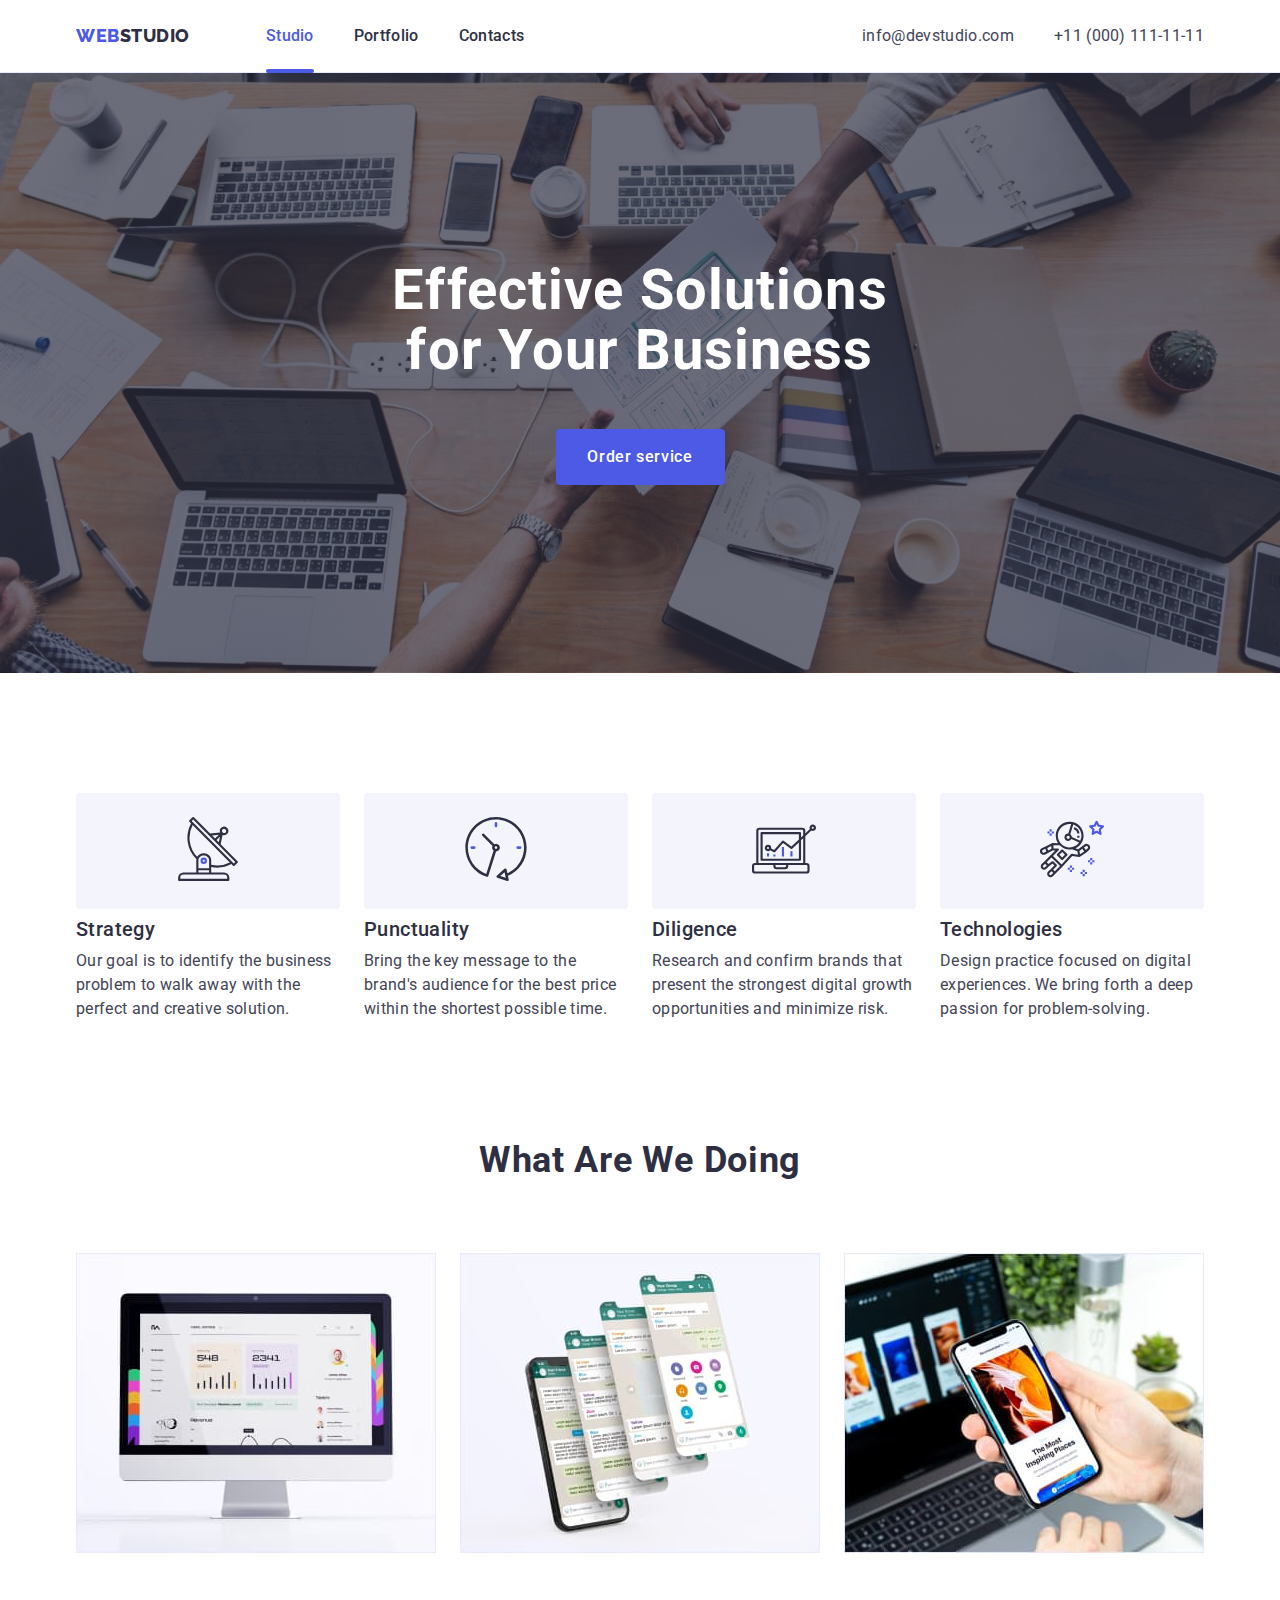
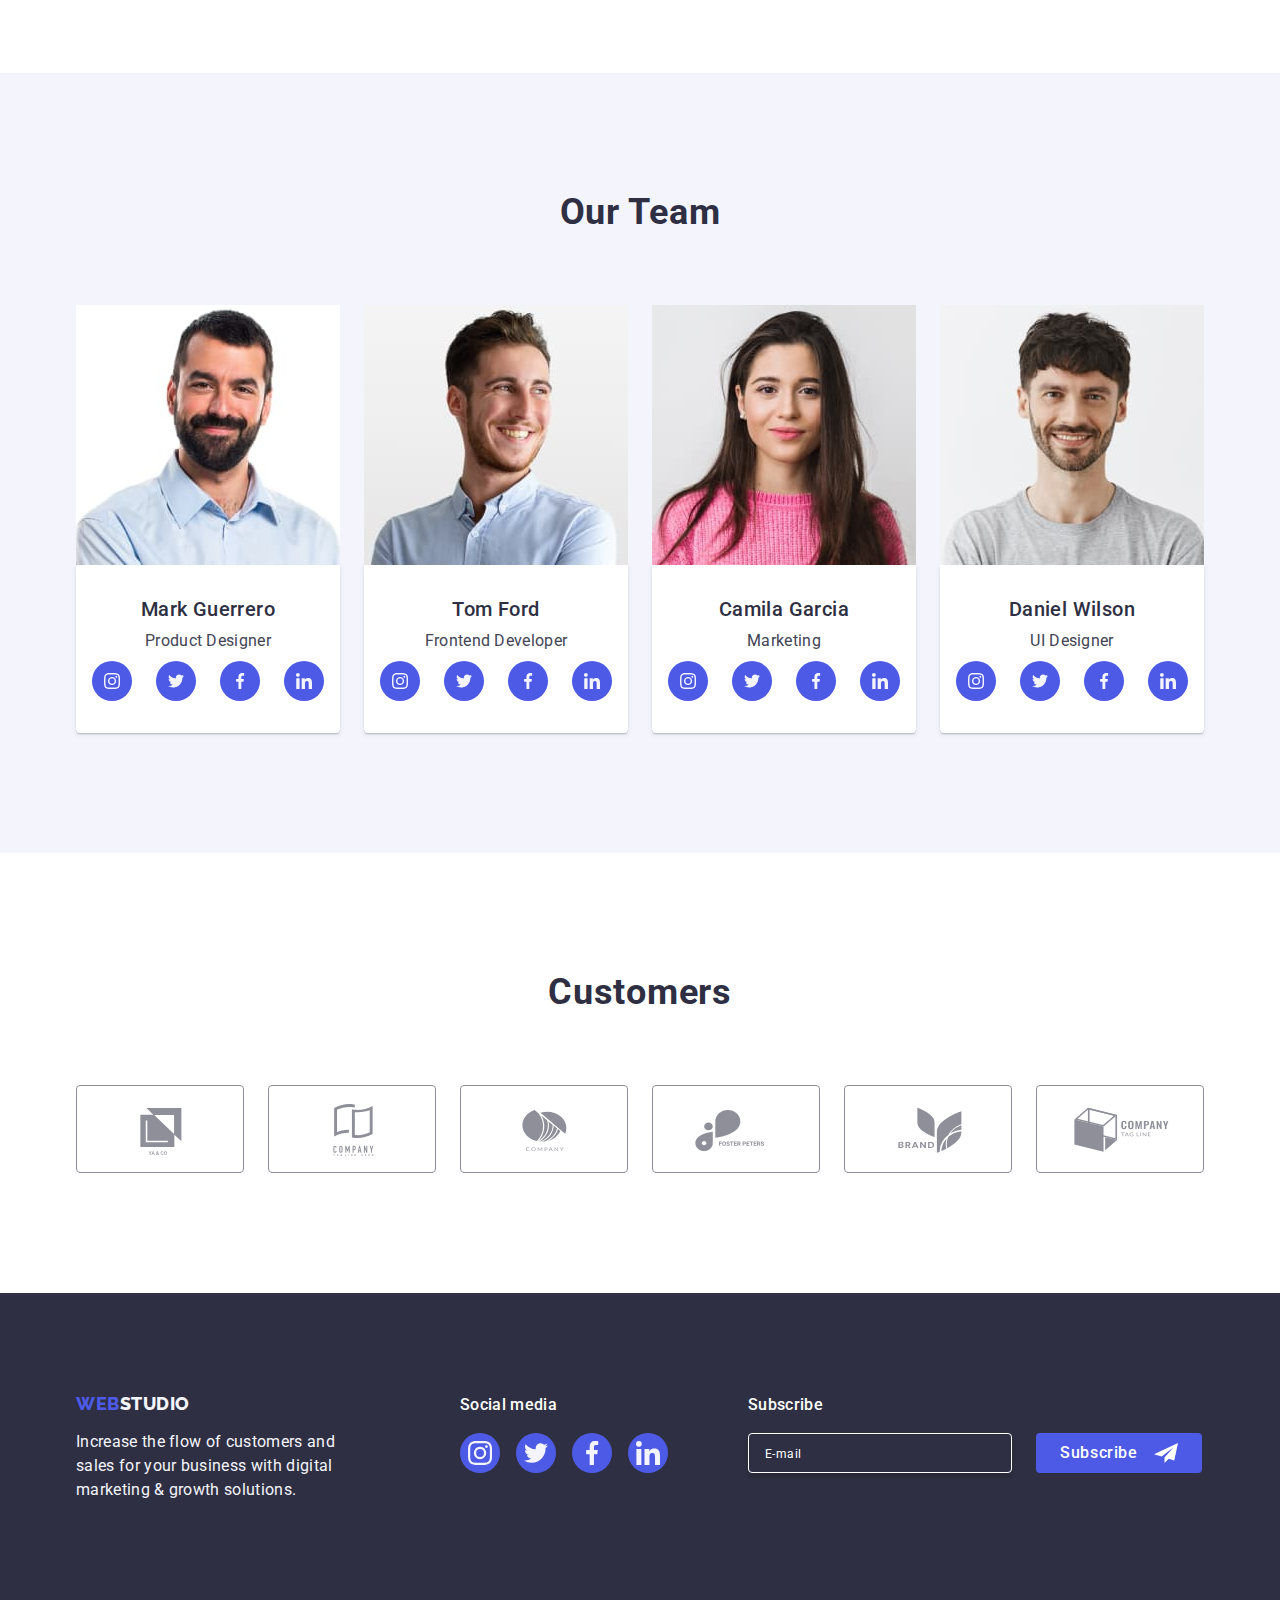
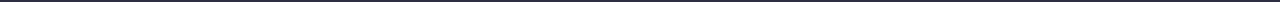
==== index.html @ 644a974a "Initial commit" ====
<!DOCTYPE html>
<html lang="en">
<head>
 <meta charset="utf-8">
 <meta name="viewbox" content="width=device-width, initial-scale=1.0">
 <title>Web Studio-Main Page</title>
 <link href="https://cdn.jsdelivr.net/npm/modern-normalize@2.0.0/modern-normalize.min.css" rel="stylesheet">
 <link rel="stylesheet" href="css/styles.css">
 <link rel="preconnect" href="https://fonts.googleapis.com">
 <link rel="preconnect" href="https://fonts.gstatic.com" crossorigin>
 <link href="https://fonts.googleapis.com/css2?family=Raleway:wght@800&family=Roboto:wght@400;500;700;900&display=swap" rel="stylesheet">

</head>

<body>
 <header class="header-border">
  <div class="container">
   <nav class="nav-header">
    <a href="./" rel="noreferrer noopener" class="logo"><span class="logo-web-font">web</span><span class="logo-studio-font">studio</span></a>
    <ul class="nav-menu">
     <li>
      <a href="./index.html" rel="noreferrer noopener" class="nav-menu-active">Studio</a>
     </li>
     <li>
      <a href="./portfolio.html" rel="noreferrer noopener" class="nav-menu-item">Portfolio</a>
     </li>
     <li>
      <a href="/contacts" target="_blank" rel="noreferrer noopener" class="nav-menu-item">Contacts</a>
     </li>
    </ul>
   </nav>
   <address>
    <ul class="address-list">
     <li>
      <a class="text-contacts" href="mailto:info@devstudio.com" target="_blank" rel="noreferrer noopener">info@devstudio.com</a>
     </li>
     <li>
      <a class="text-contacts" href="tel:+110001111111" target="_blank" rel="noreferrer noopener">+11 (000) 111-11-11</a>
     </li>
    </ul>
   </address>
  </div>
 </header>

 <main>
  <section class="h1-section">
   <div class="container">
    <div class="column-container">
     <h1 class="text-h1-first">
      Effective Solutions
      for Your Business
     </h1>
     <button type="button" class="button-primary" data-modal-open>Order service</button>
     <div class="modal is-hidden" data-modal>
      <div class="modal-body">
        <button class="modal-button" data-modal-close>
          <svg class="icon-modal-close" width="8" height="8">
            <use href="./images/icons.svg#icon-modal-close"></use>
          </svg>
        </button>
        <div class="column-container modal-container">
          <p class="modal-form-description">Leave your contacts and we will call you back</p>
          <form action="./">
            <div class="form-modal">
              <div>
                <label for="username" class="form-label">Name</label>
                <div class="form-modal-element">
                <svg width="18" height="18" class="form-icon">
                  <use href="./images/icons.svg#icon-person-black-18dp-1"></use>
                </svg>
                <input name="username" id="username" type="text" required/>
              </div>
            </div>
              <div>
                <label for="phone" class="form-label">Phone</label>
                <div class="form-modal-element">
                <svg width="18" height="18" class="form-icon">
                  <use href="./images/icons.svg#icon-phone-black-18dp-1"></use>
                </svg>
                <input name="phone" id="phone" type="number" required />
              </div>
            </div>
              <div>
              <label for="email" class="form-label">E-mail</label>
              <div class="form-modal-element">
                <svg width="18" height="18" class="form-icon">
                  <use href="./images/icons.svg#icon-email-black-18dp-1"></use>
                </svg>
                <input name="email" id="email" type="email" required/>
              </div>
            </div>
              <div>
                <label for="comment" class="form-label">Comment</label><textarea name="comment" id="comment" placeholder="Text input"></textarea>
              </div>
            </div>
            <div class="tc-checkbox">
              <input id="tc" type="checkbox" required/>
              <div class="checkmark">
                <svg width="10" height="8">
                  <use href="./images/icons.svg#icon-Vector"></use>
                </svg>
              </div>
              <label class="form-label" for="tc">I accept the terms and conditions of the<a href="./" class="tc">Privacy Policy</a></label>
            </div>
            <button class="button-primary" type="submit">Send</button>
          </form>
        </div>

      </div>
     </div>
    </div>
   </div>
  </section>


  <section class="company-values">
   <div class="container">
    <h2 class="visually-hidden"></h2>
    <ul class="company-values-list">
     <li class="company-values-list-element">
      <div class="icon-wrapper-company-values">
        <svg class="icon" width="64" height="64">
          <use href="./images/icons.svg#icon-antenna-1"></use>
         </svg>
      </div>
      <h3 class="text-h3">Strategy</h3>
      <p class="text-body">
      Our goal is to identify the business
      problem to walk away with the 
      perfect and creative solution.
      </p>
     </li>
     <li class="company-values-list-element">
      <div class="icon-wrapper-company-values">
       <svg width="64" height="64">
        <use href="./images/icons.svg#icon-clock-1"></use>
       </svg>
      </div>
      <h3 class="text-h3">Punctuality</h3>
      <p class="text-body">
      Bring the key message to the 
      brand's audience for the best price 
      within the shortest possible time.
      </p>
     </li>
     <li class="company-values-list-element">
      <div class="icon-wrapper-company-values">
       <svg width="64" height="64">
        <use href="./images/icons.svg#icon-diagram-1"></use>
       </svg>
      </div>
      <h3 class="text-h3">Diligence</h3>
      <p class="text-body">
      Research and confirm brands that 
      present the strongest digital growth 
      opportunities and minimize risk.
      </p> 
     </li>
     <li class="company-values-list-element">
      <div class="icon-wrapper-company-values">
       <svg width="64" height="64">
        <use href="./images/icons.svg#icon-astronaut-1"></use>
       </svg>
      </div>
      <h3 class="text-h3">Technologies</h3>
      <p class="text-body">
      Design practice focused on digital 
      experiences. We bring forth a deep 
      passion for problem-solving.
      </p>
     </li>
    </ul>
   </div>
  </section>
  <section class="company-activities">
   <div class="container">
    <div class="column-container">
     <h2 class="text-h2">What Are We Doing</h2>
     <ul class="company-activities-list">    
      <li class="company-activities-element">
       <img src="images/hw-01/laptop.jpg" alt="monitor with active webpage" width="360" height="300" />
      </li>
      <li class="company-activities-element">
       <img src="images/hw-01/jumpingscreen.jpg" alt="three screens with opened whatsapp jumping out of smartphone" width="360" height="300" />
      </li>
      <li class="company-activities-element">
       <img src="images/hw-01/smartphonehand.jpg" alt="hand holding smathphone with opened article against the background of laptop, bottle of water, plants and cup of coffee" width="360" height="300" />
      </li>
     </ul>
    </div>
   </div>
  </section>
  <section class="our-team-section">
   <div class="container">
    <div class="column-container">
     <h2 class="text-h2">Our Team</h2>
     <ul class="our-team-list">
      <li class="our-team-list-element">
       <img src="images/hw-01/beardedman.jpg" alt="elegant smiling bearded brunette man" width="264" height="260" />
       <div class="worker-wrapper">
        <h3 class="text-h3-center">Mark Guerrero</h3>
        <p class="text-body-center">Product Designer</p>
        <div class="icon-wrapper-our-team">
          <div class="circle">
            <svg width="16" height="16" class="icon-our-team">
              <use href="./images/icons.svg#icon-instagram-2-1"></use>
            </svg>
          </div>
          <div class="circle">
            <svg width="16" height="16" class="icon-our-team">
              <use href="./images/icons.svg#icon-twitter-1-1"></use>
             </svg>
          </div>
          <div class="circle">
            <svg width="16" height="16" class="icon-our-team">
              <use href="./images/icons.svg#icon-facebook-1-1"></use>
             </svg>
          </div>
          <div class="circle">
            <svg width="16" height="16" class="icon-our-team">
              <use href="./images/icons.svg#icon-linkedin-1-1"></use>
             </svg>
          </div>
        </div>
       </div>
      </li>
      <li class="our-team-list-element">
       <img src="images/hw-01/smiley.jpg" alt="happy elegant young man looking left" width="264" height="260" />
       <div class="worker-wrapper">
        <h3 class="text-h3-center">Tom Ford</h3>
        <p class="text-body-center">Frontend Developer</p>
        <div class="icon-wrapper-our-team">
          <div class="circle">
            <svg width="16" height="16" class="icon-our-team">
              <use href="./images/icons.svg#icon-instagram-2-1"></use>
            </svg>
          </div>
          <div class="circle">
            <svg width="16" height="16" class="icon-our-team">
              <use href="./images/icons.svg#icon-twitter-1-1"></use>
             </svg>
          </div>
          <div class="circle">
            <svg width="16" height="16" class="icon-our-team">
              <use href="./images/icons.svg#icon-facebook-1-1"></use>
             </svg>
          </div>
          <div class="circle">
            <svg width="16" height="16" class="icon-our-team">
              <use href="./images/icons.svg#icon-linkedin-1-1"></use>
             </svg>
          </div>
        </div>
       </div>
      </li>
      <li class="our-team-list-element">
       <img src="images/hw-01/pinkgirl.jpg" alt="smiling young girl with long brown hair wearing pink sweater" width="264" height="260" />
       <div class="worker-wrapper">
        <h3 class="text-h3-center">Camila Garcia</h3>
        <p class="text-body-center">Marketing</p>
        <div class="icon-wrapper-our-team">
          <div class="circle">
            <svg width="16" height="16" class="icon-our-team">
              <use href="./images/icons.svg#icon-instagram-2-1"></use>
            </svg>
          </div>
          <div class="circle">
            <svg width="16" height="16" class="icon-our-team">
              <use href="./images/icons.svg#icon-twitter-1-1"></use>
             </svg>
          </div>
          <div class="circle">
            <svg width="16" height="16" class="icon-our-team">
              <use href="./images/icons.svg#icon-facebook-1-1"></use>
             </svg>
          </div>
          <div class="circle">
            <svg width="16" height="16" class="icon-our-team">
              <use href="./images/icons.svg#icon-linkedin-1-1"></use>
             </svg>
          </div>
        </div>
       </div>
      </li>
      <li class="our-team-list-element">
       <img src="images/hw-01/beardedboy.jpg" alt="happy casually dressed young brunette bearded man" width="264" height="260" />
       <div class="worker-wrapper">
        <h3 class="text-h3-center">Daniel Wilson</h3>
        <p class="text-body-center">UI Designer</p>
        <div class="icon-wrapper-our-team">
          <div class="circle">
            <svg width="16" height="16" class="icon-our-team">
              <use href="./images/icons.svg#icon-instagram-2-1"></use>
            </svg>
          </div>
          <div class="circle">
            <svg width="16" height="16" class="icon-our-team">
              <use href="./images/icons.svg#icon-twitter-1-1"></use>
             </svg>
          </div>
          <div class="circle">
            <svg width="16" height="16" class="icon-our-team">
              <use href="./images/icons.svg#icon-facebook-1-1"></use>
             </svg>
          </div>
          <div class="circle">
            <svg width="16" height="16" class="icon-our-team">
              <use href="./images/icons.svg#icon-linkedin-1-1"></use>
             </svg>
          </div>
        </div>
       </div>
      </li>
     </ul>
    </div>
   </div>
  </section>
  <section class="customers">
   <div class="container">
    <div class="column-container">
     <h2 class="text-h2">Customers</h2>
     <ul class="customers-list">
      <li class="customers-list-element">
       <svg class="customers-icon" width="104" height="56">
        <use href="./images/icons.svg#icon-Logo"></use>
       </svg>
      </li>
      <li class="customers-list-element">
       <svg class="customers-icon" width="104" height="56">
        <use href="./images/icons.svg#icon-Logo-1"></use>
       </svg>
      </li>
      <li class="customers-list-element">
       <svg class="customers-icon" width="104" height="56">
        <use href="./images/icons.svg#icon-Logo-2"></use>
       </svg>
      </li>
      <li class="customers-list-element">
       <svg class="customers-icon" width="104" height="56">
        <use href="./images/icons.svg#icon-Logo-3"></use>
       </svg>
      </li>
      <li class="customers-list-element">
       <svg class="customers-icon" width="104" height="56">
        <use href="./images/icons.svg#icon-Logo-4"></use>
       </svg>
      </li>
      <li class="customers-list-element">
       <svg class="customers-icon" width="104" height="56">
        <use href="./images/icons.svg#icon-Logo-5"></use>
       </svg>
      </li>
     </ul>
    </div>
   </div>
  </section>
 </main>

 <footer class="footer-section">
   <div class="container-footer">
    <div class="column-container-footer">
     <a href="./" rel="noreferrer noopener" class="logo-footer"><span class="logo-web-font">web</span><span class="logo-studio-font-bright">studio</span></a>
     <p class="footer-text">
      Increase the flow of customers and 
      sales for your business with digital 
      marketing & growth solutions.
     </p>
    </div>
    <div class="column-container-footer-alfa">
     <p class="social-footer-font">Social media</p>
     <div class="wrapper-footer">
      <ul>
       <li class="social-footer-icon-element">
        <div class="circle-footer">
          <svg class="icon-footer" width="24" height="24">
           <use href="./images/icons.svg#icon-instagram-2-1"></use>
          </svg>
        </div>
       </li>
       <li class="social-footer-icon-element">
        <div class="circle-footer">
          <svg class="icon-footer" width="24" height="24">
           <use href="./images/icons.svg#icon-twitter-1-1"></use>
          </svg>
        </div>
       </li>
       <li class="social-footer-icon-element">
        <div class="circle-footer">
          <svg class="icon-footer" width="24" height="24">
           <use href="./images/icons.svg#icon-facebook-1-1"></use>
          </svg>
        </div>
       </li>
       <li class="social-footer-icon-element">
        <div class="circle-footer">
          <svg class="icon-footer" width="24" height="24">
           <use href="./images/icons.svg#icon-linkedin-1-1"></use>
          </svg>
        </div>
       </li>
      </ul>
     </div>
    </div>
    <div class="column-container-footer-beta">
      <p class="social-footer-font">Subscribe</p>
      <form class="wrapper-footer-alt" action="./" name="email-form">
        <label for="emailfooter"></label><input id="emailfooter" name="email" type="email" placeholder="E-mail" required/>
      
        <button type="submit" class="button-subscribe">
          <div class="subscribe-button-wrapper">
            <p>Subscribe</p>
            <svg class="icon-footer" width="24" height="24">
            <use href="./images/icons.svg#icon-Frame-3"></use>
            </svg>
          </div>
        </button>
      </form>
    </div>
   </div>
 </footer>
 
 <script src="./js/modal.js"></script>
</body>
</html>
---- css/styles.css ----
*,
*::before,
*::after {
 box-sizing: border-box;
}

img {
 display: block;
}

p {
 text-decoration: none;
 padding: 0;
 margin: 0;
}

h1,
h2,
h3,
h4 {
 text-decoration: none;
}

ul {
 list-style: none;
}


dl {
 list-style: none;
}

:root {
 --color-heading-primary: #2E2F42;
 --color-contrast-bright: #F4F4FD;
 --color-contrast-dark: #4D5AE5;
 --color-contrast-brighter: #FFF;
 --color-active: #404BBF;
 --color-font-main: #434455;
 --color-border: #E7E9FC;
 --color-shadow: #2E2F42B2;
 --color-border-dark: #8E8F99;
 --color-active-footer: #31D0AA;
 --color-modal-window: #FCFCFC;
 --color-background-modal: rgba(46, 47, 66, 0.40);
 --transition-variable: 250ms cubic-bezier(0.4, 0, 0.2, 1);
}

body {
 font-family: Roboto, sans-serif;
 font-style: normal;
 color: var(--color-font-main);
}

.link {
 text-decoration: none;
}

.text-body {
 color: var(--color-font-main);
 font-size: 16px;
 line-height: 1.5;
 letter-spacing: 0.32px;
 margin: 0;
}

.text-h2 {
 color: var(--color-heading-primary);
 text-align: center;
 font-size: 36px;
 line-height: 1.11;
 letter-spacing: 0.72px;
 text-transform: capitalize;
 margin: 0 0 72px;
}


.text-h3 {
 color: var(--color-heading-primary);
 font-size: 20px;
 font-weight: 500;
 line-height: 1.2;
 letter-spacing: 0.4px;
 margin: 0 0 8px;
}

.container {
 display: flex;
 width: 1158px;
 padding: 0 15px;
 margin: 0 auto;
 justify-content: space-between;
}

.container-footer {
  display: flex;
  width: 1158px;
  padding: 0 15px;
  margin: 0 auto;
 }



.column-container {
 flex-direction: column;
 margin: 0;
 margin: auto;
}

.column-container-footer {
  flex-direction: column;
  margin: 0 120px 0 0;
  gap: 16px;
}

.column-container-footer-alfa {
  flex-direction: column;
  margin: 0 80px 0 0;
  gap: 16px;
}

.column-container-footer-beta {
  flex-direction: column;
  margin: 0;
  gap: 16px;
}

.header-border {
 border-bottom: 1px solid var(--color-border);
}

.nav-header {
 display: flex;
 align-items: center;
}

.logo {
 display: inline-block;
 margin-right: 76px;
 text-decoration: none;
}



.logo-web-font {
 color: var(--color-contrast-dark);
 font-family: Raleway;
 font-size: 18px;
 font-weight: 800;
 line-height: 1.17;
 letter-spacing: 0.54px;
 text-transform: uppercase;
}

.logo-studio-font-bright {
 color: var(--color-contrast-bright);
 font-family: Raleway;
 font-size: 18px;
 font-weight: 800;
 line-height: 1.17;
 letter-spacing: 0.54px;
 text-transform: uppercase;
}

.logo-studio-font {
 color: var(--color-heading-primary);
 font-family: Raleway;
 font-size: 18px;
 font-weight: 800;
 line-height: 1.17;
 letter-spacing: 0.54px;
 text-transform: uppercase;
}

.nav-menu {
 color: var(--color-heading-primary);
 font-size: 16px;
 font-weight: 500;
 line-height: 1.5;
 letter-spacing: 0.32px;
 text-decoration: none;
 display: flex;
 gap: 40px;
 padding: 24px 0;
 margin: 0;
}

.nav-menu-active {
  position: relative;
  color: var(--color-contrast-dark);
  padding: 24px 0;
  text-decoration: none;
}

.nav-menu-active::after {
  content:"";
  position: absolute;
  background: var(--color-contrast-dark);
  width: 100%;
  height: 4px;
  border-radius: 2px;
  inset: 100% 0;
}

.nav-menu-item:hover,
.nav-menu-item:focus {
 color: var(--color-active);
 transition: var(--transition-variable);
}


.nav-menu-item {
 color: var(--color-heading-primary);
 padding: 24px 0;
 text-decoration: none;
}

.address-list {
 display: flex;
 gap: 40px;
 margin: 0;
 padding: 24px 0;
}

.text-contacts {
 color: var(--color-font-main);
 font-size: 16px;
 line-height: 1.5;
 letter-spacing: 0.32px;
 font-style: normal;
 text-decoration: none;
}

.text-contacts:hover,
.text-contacts:focus {
 color: var(--color-active);
 transition: var(--transition-variable);
}


.social-footer-font {
font-family: Roboto;
font-size: 16px;
font-weight: 500;
line-height: 1.5;
letter-spacing: 0.32px;
color: var(--color-contrast-brighter);
margin: 0;
padding-bottom: 16px;
}







.h1-section {
 background-color: var(--color-heading-primary);
 background-image: linear-gradient(rgba(46, 47, 66, 0.70), rgba(46, 47, 66, 0.70)), url(../images/people-office.jpg);
 background-repeat: no-repeat;
 background-position: center;
 padding: 188px 0;
}

.icon-wrapper-company-values {
  border-radius: 4px;
  background: var(--color-contrast-bright);
  padding: 24px 100px;
  margin-bottom: 8px;
 }

.text-h1-first {
 color: var(--color-contrast-brighter);
 text-align: center;
 font-size: 56px;
 line-height: 1.07;
 letter-spacing: 1.12px;
 max-width: 496px;
 margin: 0 0 48px;
}

.button-primary {
 color: var(--color-contrast-brighter);
 background-color: var(--color-contrast-dark);
 font-size: 16px;
 font-weight: 500;
 line-height: 1.5;
 letter-spacing: 0.64px;
 cursor: pointer;
 display: block;
 min-width: 169px;
 height: 56px;
 border: none;
 border-radius: 4px;
 margin: auto;
}

.button-primary:hover,
.button-primary:focus {
 background-color: var(--color-active);
 transition: var(--transition-variable);
}







.company-values {
 padding: 120px 0;
}

.company-values-list {
 display: flex;
 gap: 24px;
 padding-left: 0;
 margin: 0;
}

.company-values-list-element {
 width: calc((100% - 72px)/4)
}


.company-activities {
 padding-bottom: 120px;
}

.company-activities-list {
 display: flex;
 gap: 24px;
 margin: 0;
 padding-left: 0;
}

.company-activities-element {
 width: calc((100% - 48px)/3)
}





.our-team-section {
 background-color: var(--color-contrast-bright);
 padding: 120px 0;
}

.our-team-list {
 display: flex;
 gap: 24px;
 padding-left: 0;
 margin: 0;
 justify-content: space-between;
}

.icon-wrapper-our-team {
  display: flex;
  gap: 24px;
}

.icon-our-team {
  fill: var(--color-contrast-dark);
}

.icon-our-team:hover,
.icon-our-team:focus {
  fill: var(--color-active);
  transition: var(--transition-variable);
}

.our-team-list-element {
 width: calc((100% - 72px)/4);
 border-radius: 0 0 4px 4px;
}

.worker-wrapper {
 padding: 32px 16px;
 border-radius: 0 0 4px 4px;
 background: var(--white, #FFF);
 box-shadow: 0px 2px 1px 0px rgba(46, 47, 66, 0.08), 0px 1px 1px 0px rgba(46, 47, 66, 0.16), 0px 1px 6px 0px rgba(46, 47, 66, 0.08);
}

.text-h3-center {
 color: var(--color-heading-primary);
 text-align: center;
 font-size: 20px;
 font-weight: 500;
 line-height: 1.2;
 letter-spacing: 0.4px;
 margin: 0 0 8px;
}

.text-body-center {
 text-align: center;
 font-size: 16px;
 line-height: 1.5;
 letter-spacing: 0.32px;
 margin: 0 0 8px;
}





.footer-text {
 color: var(--color-contrast-bright);
 font-size: 16px;
 line-height: 1.5;
 letter-spacing: 0.32px;
 width: 264px;
 margin: 0;
}

.footer-section {
 background-color: var(--color-heading-primary);
 padding: 100px 0;
 
}

.logo-footer  {
 display: inline-block;
 margin: 0;
 text-decoration: none;
 padding-bottom: 16px;
}









.portfolio-main {
 padding: 96px 0 120px 0;
}


.portfolio-button-list {
 display: flex;
 justify-content: center;
 gap: 24px;
 margin: 0 0 72px;
 padding-left: 0;
}

.button-cloud:hover,
.button-cloud:focus {
 color: var(--color-contrast-brighter);
 background-color: var(--color-active);
 border: 1px solid transparent;
 border-radius: 4px;
 box-shadow: 0px 2px 2px 0px rgba(0, 0, 0, 0.12), 0px 2px 1px 0px rgba(0, 0, 0, 0.08), 0px 3px 1px 0px rgba(0, 0, 0, 0.10);
 transition: var(--transition-variable);
}

.button-cloud {
 color: var(--color-contrast-dark);
 background-color: var(--color-contrast-bright);
 text-align: center;
 font-size: 16px;
 font-weight: 500;
 line-height: 1.5;
 letter-spacing: 0.64px;
 cursor: pointer;
 padding: 12px 24px;
 border: 1px solid var(--color-border);
 border-radius: 4px;
}

.portfolio-app-list {
 display: flex;
 flex-wrap: wrap;
 column-gap: 24px;
 row-gap: 48px;
 padding-left: 0;
 margin: 0;
}

.portfolio-app-list > li:hover,
.portfolio-app-list > li:focus {
  box-shadow: 0px 2px 1px 0px rgba(46, 47, 66, 0.08), 0px 1px 1px 0px rgba(46, 47, 66, 0.16), 0px 1px 6px 0px rgba(46, 47, 66, 0.08);
  transition: var(--transition-variable);
}

.app-wrapper {
 padding: 32px 16px;
 border: 1px solid var(--color-border);
 border-top: none;
}

.visually-hidden:not(:focus):not(:active) {
  clip: rect(0 0 0 0);
  clip-path: inset(100%);
  height: 1px;
  overflow: hidden;
  position: absolute;
  white-space: nowrap;
  width: 1px;
}

.customers-list {
  display: flex;
  gap: 24px;
  padding-left: 0;
  margin: auto;
}

.customers {
  padding: 120px 0;
}

.customers-list-element {
  border-radius: 4px;
  border: 1px solid var(--color-border-dark);
  display: block;
  width: 168px;
  box-sizing: border-box;
  height: 88px; 
  position: relative;
}

.customers-list-element:hover,
.customers-list-element:focus {
  border-color: var(--color-active);
  cursor: pointer;
  transition: var(--transition-variable);
}

.customers-icon {
  inset: 50% 50%;
  margin-inline-start: -52px;
  margin-block-start: -28px;
  position: absolute;
  fill: var(--color-border-dark);
}

.customers-icon:focus,
.customers-icon:hover {
  fill: var(--color-active);
  cursor: pointer;
  transition: var(--transition-variable);
}

.wrapper-footer {
  gap: 16px;
  padding-left: 0;
}




.wrapper-footer > ul {
  padding-left: 0;
  display:flex;
  margin: 0;
  gap: 16px;
}

.circle {
  width: 40px;
  height: 40px;
  background-color: var(--color-contrast-dark);
  border-radius: 50%;
  margin: 0;
  padding: 0;
  display: flex;
  justify-content: center;
  align-items: center;
}

.circle:focus,
.circle:hover {
  background-color: var(--color-active);
  cursor: pointer;
  transition: var(--transition-variable);
}

.circle-footer {
  width: 40px;
  height: 40px;
  background-color: var(--color-contrast-dark);
  border-radius: 50%;
  margin: 0;
  padding: 0;
  display: flex;
  justify-content: center;
  align-items: center;
}
.circle-footer:focus,
.circle-footer:hover {
  background-color: var(--color-active-footer) ;
  cursor: pointer;
  transition: var(--transition-variable);
}

.icon-footer:focus,
.icon-footer:hover {
  cursor: pointer;
  transition: var(--transition-variable);
}

.is-hidden {
  pointer-events: none;
  visibility: hidden;
  opacity: 0;
}

.modal {
  width: 100%;
  background-color: var(--color-background-modal);
  position: fixed;
  inset: 0;
  cursor: not-allowed;
}
 

.is-hidden .modal-body {
  scale: 0;
}
.modal:not(.is-hidden) .modal-body {
  scale: 1;
}


.modal-body {
  position: relative;
  margin: 80px auto auto;
  width: 408px;
  height: 584px;
  transition: scale 250ms cubic-bezier(0.4, 0, 0.2, 1);
  flex-shrink: 0;
  border-radius: 4px;
  background: var(--color-modal-window);
  box-shadow: 0px 2px 1px 0px rgba(0, 0, 0, 0.20), 0px 1px 3px 0px rgba(0, 0, 0, 0.12), 0px 1px 1px 0px rgba(0, 0, 0, 0.14);
  cursor: auto;
}

.modal-button {
  background-color: var(--color-border);
  border-color: rgba(0, 0, 0, 0.10);
  border-radius: 50%;
  width: 24px;
  height: 24px;
  position: absolute;
  inset-block: 24px auto;
  inset-inline: auto 24px;
  display: flex;
  justify-content: center;
  align-items: center;
  fill: #000;
  cursor: pointer;
}

.modal-button:hover,
.modal-button:active,
.modal-button:focus {
  background-color: var(--color-active);
  fill: #fff;
  transition: var(--transition-variable);
  
}

.portfolio-card-description {
  color: var(--color-contrast-bright);
  background-color: var(--color-contrast-dark);
  padding:  40px 32px 0;
  position: absolute;
  inset:0;
  object-fit: cover;
  translate: 0 100% 0;
	transition: translate 250ms cubic-bezier(0.4, 0, 0.2, 1);
}

.card-description-wrapper {
  position:relative;
  overflow: hidden;
}

.link:hover .portfolio-card-description {
  translate: 0;
}

.button-subscribe {
 color: var(--color-contrast-brighter);
 background-color: var(--color-contrast-dark);
 font-size: 16px;
 font-weight: 500;
 line-height: 1.5;
 letter-spacing: 0.64px;
 cursor: pointer;
 display: block;
 border: none;
 border-radius: 4px;
 padding: 8px 24px;
}

.button-subscribe:hover,
.button-subscribe:focus {
 background-color: var(--color-active);
 transition: var(--transition-variable);
}

.subscribe-button-wrapper {
  display: flex;
  column-gap: 16px;
  justify-content: center;
  align-items: center;
  margin: 0;
  padding: 0;
}

.icon-footer {
  fill: var(--color-contrast-brighter);
}

.wrapper-footer-alt > input {
  border-radius: 4px;
  border: 1px solid var(--color-contrast-brighter);
  box-shadow: 0px 4px 4px 0px rgba(0, 0, 0, 0.15);
  width: 264px;
  flex-shrink: 0;
  background-color: var(--color-heading-primary);
  margin-right: 24px;;
  padding-left: 16px;
}

.wrapper-footer-alt {
  display:flex;
}

.wrapper-footer-alt > input::placeholder {
  color: var(--color-contrast-brighter);
  font-size: 12px;
  font-weight: 400;
  line-height: 2;
  letter-spacing: 0.48px;
}



.wrapper-footer-alt > input:focus,
.wrapper-footer-alt > input:hover,
.wrapper-footer-alt > input:active {
  outline: none;
  color: var(--color-contrast-brighter);
  transition: var(--transition-variable);
}

.modal-container {
  width: 360px;
  height: 408px;
  position: absolute;
  inset: 72px 24px auto;
}

.modal-form-description {
  color: var(--color-heading-primary);
  text-align: center;
  font-size: 16px;
  font-weight: 500;
  line-height: 1.5;
  letter-spacing: 0.32px;
  margin-bottom: 16px;
}

.form-modal {
  gap: 8px;
  width: 100%;
}

.form-label {
  color: var(--color-border-dark);
  font-size: 12px;
  font-weight: 400;
  line-height: 1.17;
  letter-spacing: 0.48px;
  display: flex;
}


textarea::placeholder {
  color: var(--color-background-modal);
  font-size: 12px;
  font-weight: 400;
  line-height: 1.17;
  letter-spacing: 0.48px;
  position: absolute;
  inset: 8px auto auto 16px;
}


.form-modal > div > div > input,
textarea {
  outline: none;
  border: none;
}


.form-modal-element {
  width: 100%;
  border-radius: 4px;
  border: 1px solid var(--color-background-modal);
  display: flex;
  height: 40px;
  position: relative;
  margin: 4px 0 8px;
}

textarea {
  width: 100%;
  border-radius: 4px;
  border: 1px solid var(--color-background-modal);
  display: flex;
  height: 120px;
  position: relative;
  margin: 4px 0 8px;
  padding: 11px 0 0 16px;
  resize: none;
}

.form-modal-element:focus-within,
.form-modal-element:hover,
.form-modal-element:active
textarea:focus-within,
textarea:hover,
textarea:active {
  border-color: var(--color-contrast-dark);
  fill: var(--color-contrast-dark);
  transition: var(--transition-variable);
}




.form-icon {
  position: absolute;
  inset: 11px auto 11px 16px;
}

input#username,
input#phone,
input#email {
  width: 100%;
  padding: 0 0 0 38px;
  border-radius: 4px;
}

.tc {
  padding-left: 5px;
  cursor: pointer;
  color: var(--color-active)
}

.tc-checkbox {
 display: flex;
 margin: 8px 0 24px;
 align-items: center;
 position:relative;
}


input[type="checkbox"] {
  margin-right: 10px;
}

.tc-checkbox > svg {
  position:absolute;
}

.checkmark {
  background-color: var(--color-active);
  border-radius: 2px;
  width:16px;
  height:16px;
  display: flex;
  align-items: center;
  justify-content: center;
  margin-right: 8px;
  opacity: 0;
  position:absolute
}

input:checked + .checkmark {
  opacity: 1;
}
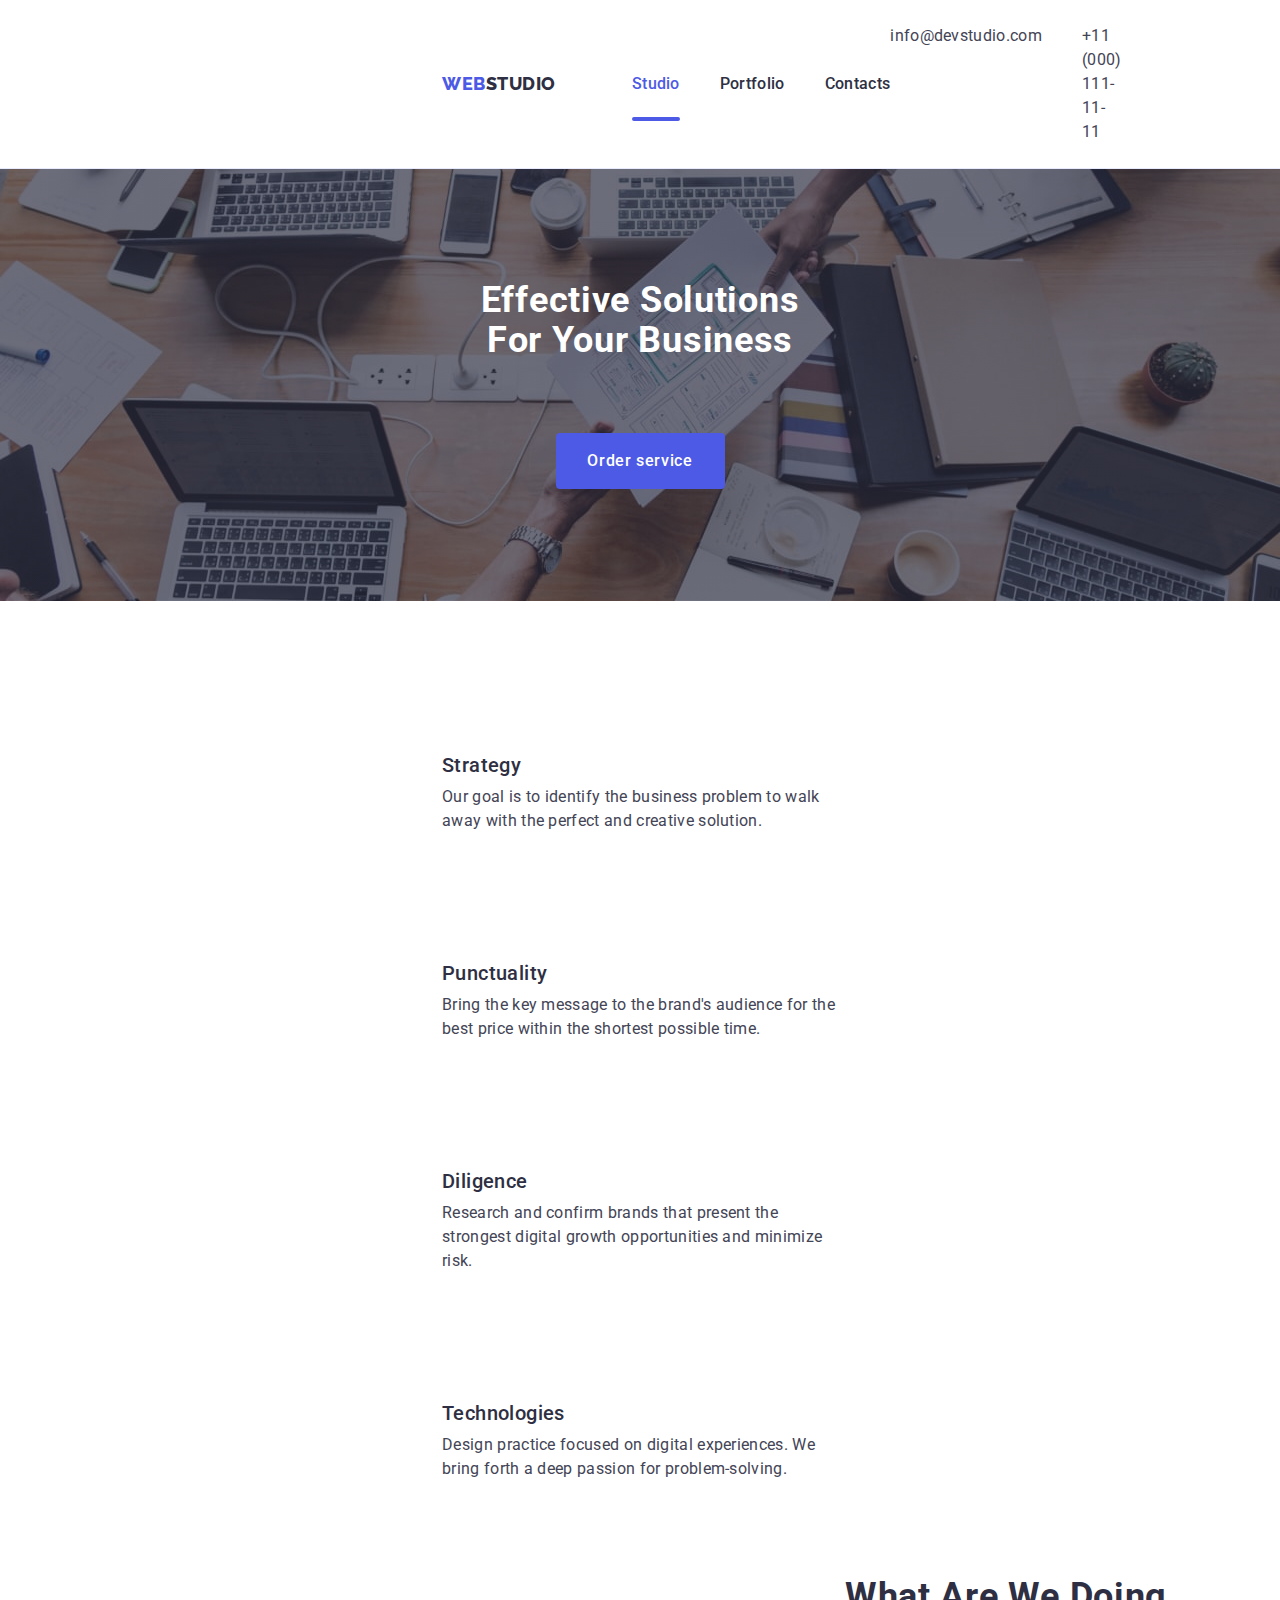
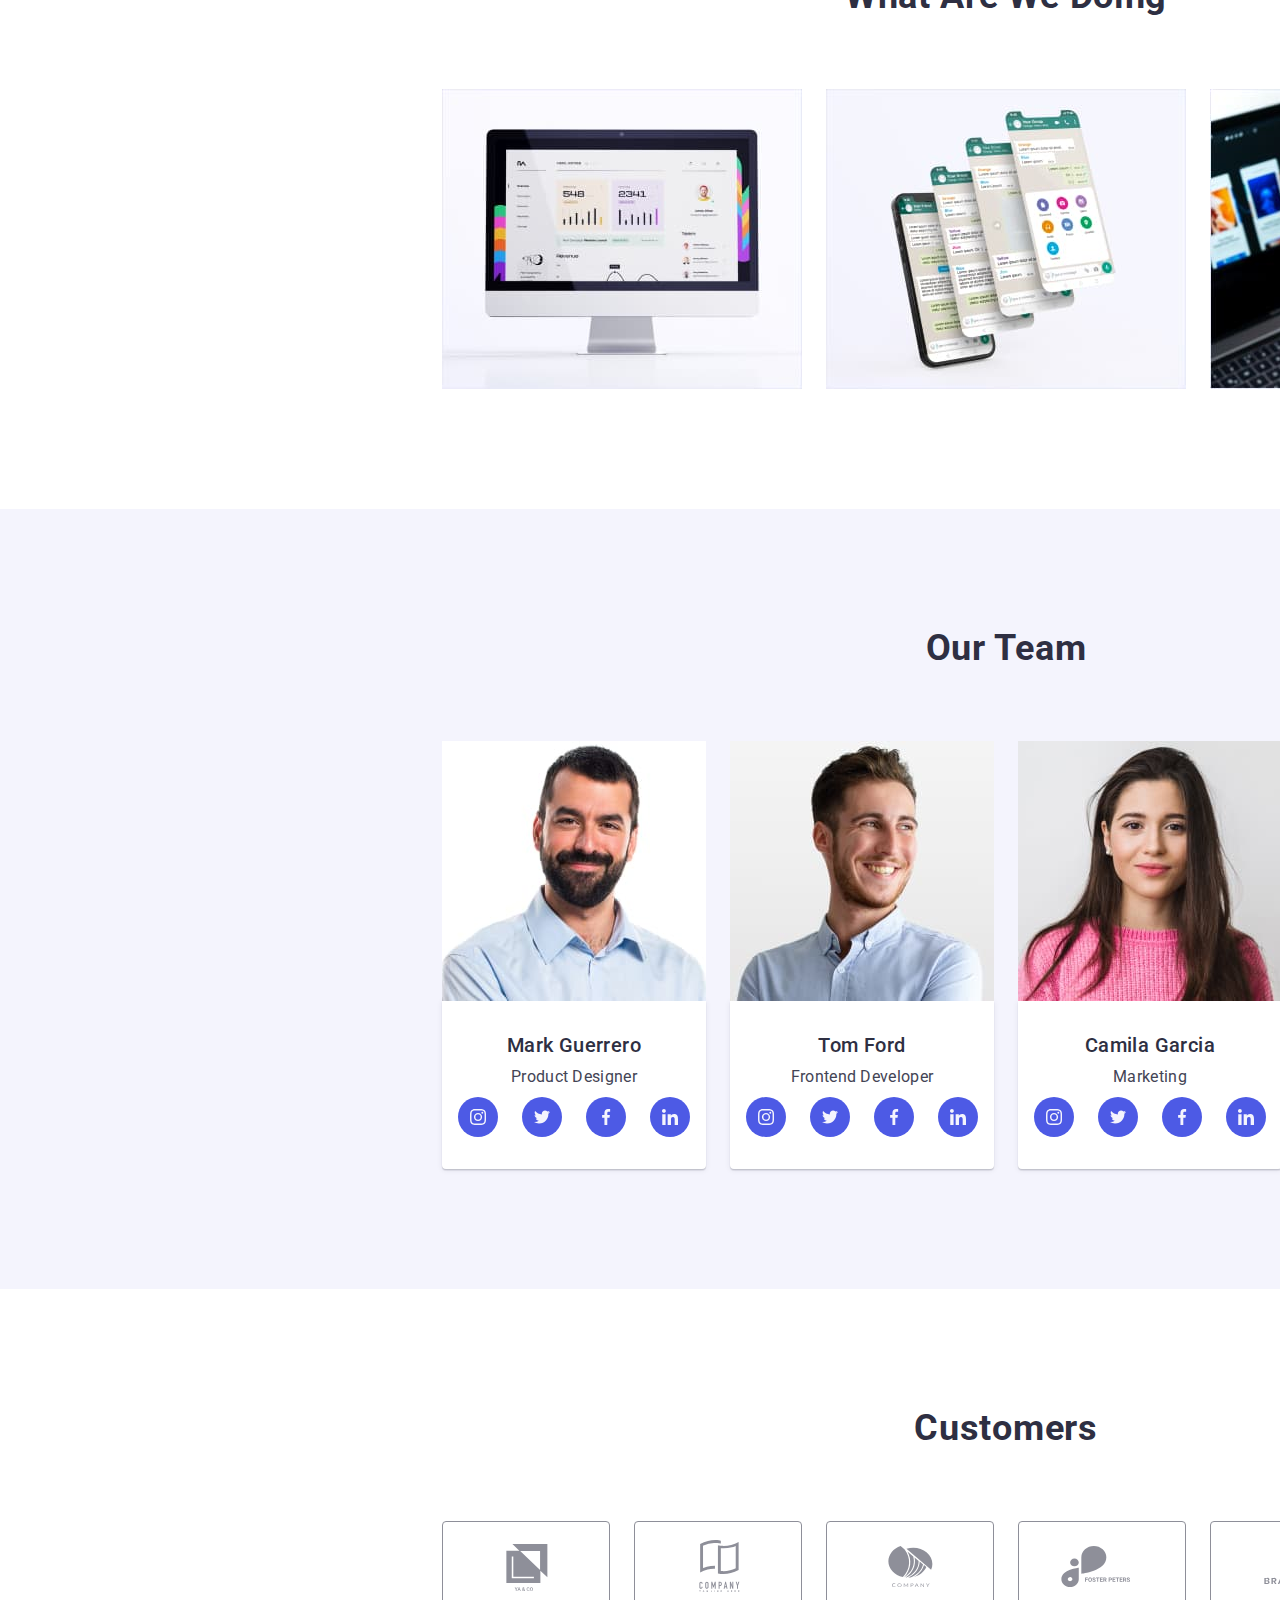
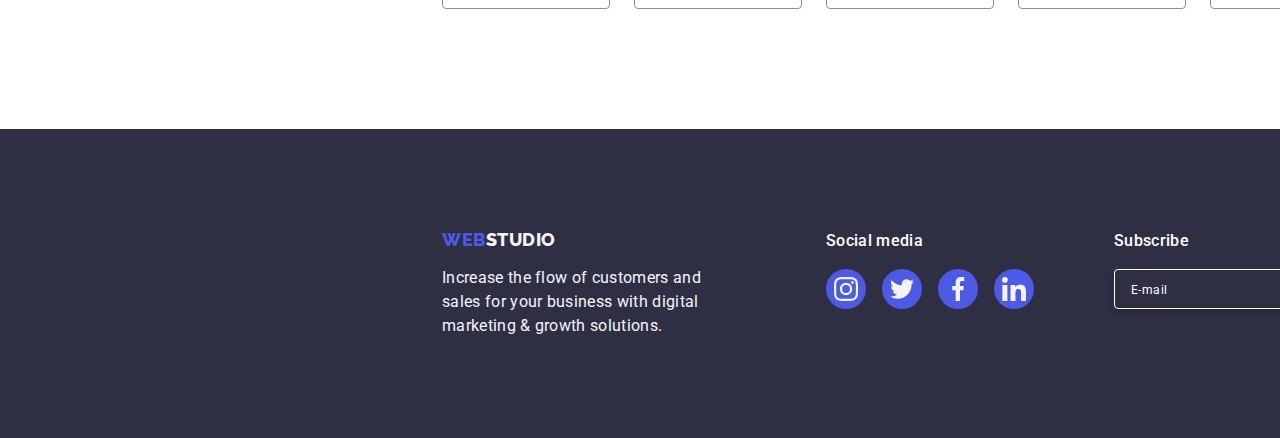
==== commit 9e843b5d: "kompletny bajzel" ====
--- a/index.html
+++ b/index.html
@@ -2,7 +2,7 @@
 <html lang="en">
 <head>
  <meta charset="utf-8">
- <meta name="viewbox" content="width=device-width, initial-scale=1.0">
+ <meta name="viewport" content="width=device-width, initial-scale=1.0">
  <title>Web Studio-Main Page</title>
  <link href="https://cdn.jsdelivr.net/npm/modern-normalize@2.0.0/modern-normalize.min.css" rel="stylesheet">
  <link rel="stylesheet" href="css/styles.css">
--- a/css/styles.css
+++ b/css/styles.css
@@ -29,6 +29,13 @@
 dl {
  list-style: none;
 }
+
+* {
+  box-sizing: border-box;
+}
+ body {
+  margin-inline: auto;
+ }
 
 :root {
  --color-heading-primary: #2E2F42;
@@ -64,6 +71,81 @@
  margin: 0;
 }
 
+
+
+@media screen and (min-width: 768px){
+  .container {
+    width: 768px;
+    padding: 0 16px;
+   }
+   .container-footer {
+    width: 768px;
+    padding: 0 16px;
+   }
+
+   .text-h1-first {
+    font-size: 56px;
+    line-height: 1.07;
+    letter-spacing: 1.12px;
+    max-width: 496px;
+    margin: 0 0 36px;
+   }
+   .button-primary {
+    cursor: pointer;
+   }
+   .button-primary:hover,
+   .button-primary:focus {
+    background-color: var(--color-active);
+    transition: var(--transition-variable);
+   }
+   .company-values-list {
+    column-gap: 24px;
+    row-gap: 72px;
+   }
+   .company-values-list-element {
+    width: calc((100% - 24px)/2)
+   }
+   
+}
+
+@media screen and (min-width: 1200px){
+  .container {
+    width: 1158px;
+    padding: 0 15px;
+   }
+   
+   .container-footer {
+    width: 1158px;
+    padding: 0 15px;
+   }
+
+   .h1-section {
+   padding: 188px 0;
+   }
+
+   .text-h1-first {
+    margin: 0 0 48px;
+   }
+
+   .company-values {
+    padding: 120px 0;
+   }
+   .company-values-list {
+    gap: 24px;
+   }
+   .company-values-list-element {
+    width: calc((100% - 72px)/4)
+   }
+
+   .icon-wrapper-company-values {
+    visibility: visible;
+    border-radius: 4px;
+    background: var(--color-contrast-bright);
+    padding: 24px 100px;
+    margin-bottom: 8px;
+   }
+}
+
 .text-h2 {
  color: var(--color-heading-primary);
  text-align: center;
@@ -86,16 +168,16 @@
 
 .container {
  display: flex;
- width: 1158px;
- padding: 0 15px;
+ width: 428px;
+ padding: 0 16px;
  margin: 0 auto;
  justify-content: space-between;
 }
 
 .container-footer {
   display: flex;
-  width: 1158px;
-  padding: 0 15px;
+  width: 428px;
+  padding: 0 16px;
   margin: 0 auto;
  }
 
@@ -260,24 +342,23 @@
  background-image: linear-gradient(rgba(46, 47, 66, 0.70), rgba(46, 47, 66, 0.70)), url(../images/people-office.jpg);
  background-repeat: no-repeat;
  background-position: center;
- padding: 188px 0;
+ padding: 112px 0;
 }
 
 .icon-wrapper-company-values {
-  border-radius: 4px;
-  background: var(--color-contrast-bright);
-  padding: 24px 100px;
-  margin-bottom: 8px;
+  visibility: hidden;
+  height: 0;
  }
 
 .text-h1-first {
  color: var(--color-contrast-brighter);
  text-align: center;
- font-size: 56px;
- line-height: 1.07;
- letter-spacing: 1.12px;
- max-width: 496px;
- margin: 0 0 48px;
+ font-size: 36px;
+ line-height: 1.11;
+ letter-spacing: 0.72px;
+ max-width: 320px;
+ margin: 0 0 72px;
+ text-transform: capitalize;
 }
 
 .button-primary {
@@ -287,20 +368,15 @@
  font-weight: 500;
  line-height: 1.5;
  letter-spacing: 0.64px;
- cursor: pointer;
  display: block;
- min-width: 169px;
+ width: 169px;
  height: 56px;
  border: none;
  border-radius: 4px;
  margin: auto;
 }
 
-.button-primary:hover,
-.button-primary:focus {
- background-color: var(--color-active);
- transition: var(--transition-variable);
-}
+
 
 
 
@@ -309,18 +385,19 @@
 
 
 .company-values {
- padding: 120px 0;
+ padding: 96px 0;
 }
 
 .company-values-list {
  display: flex;
- gap: 24px;
+ flex-wrap: wrap;
+ gap: 72px;
  padding-left: 0;
  margin: 0;
 }
 
 .company-values-list-element {
- width: calc((100% - 72px)/4)
+ width: 100%;
 }
 
 
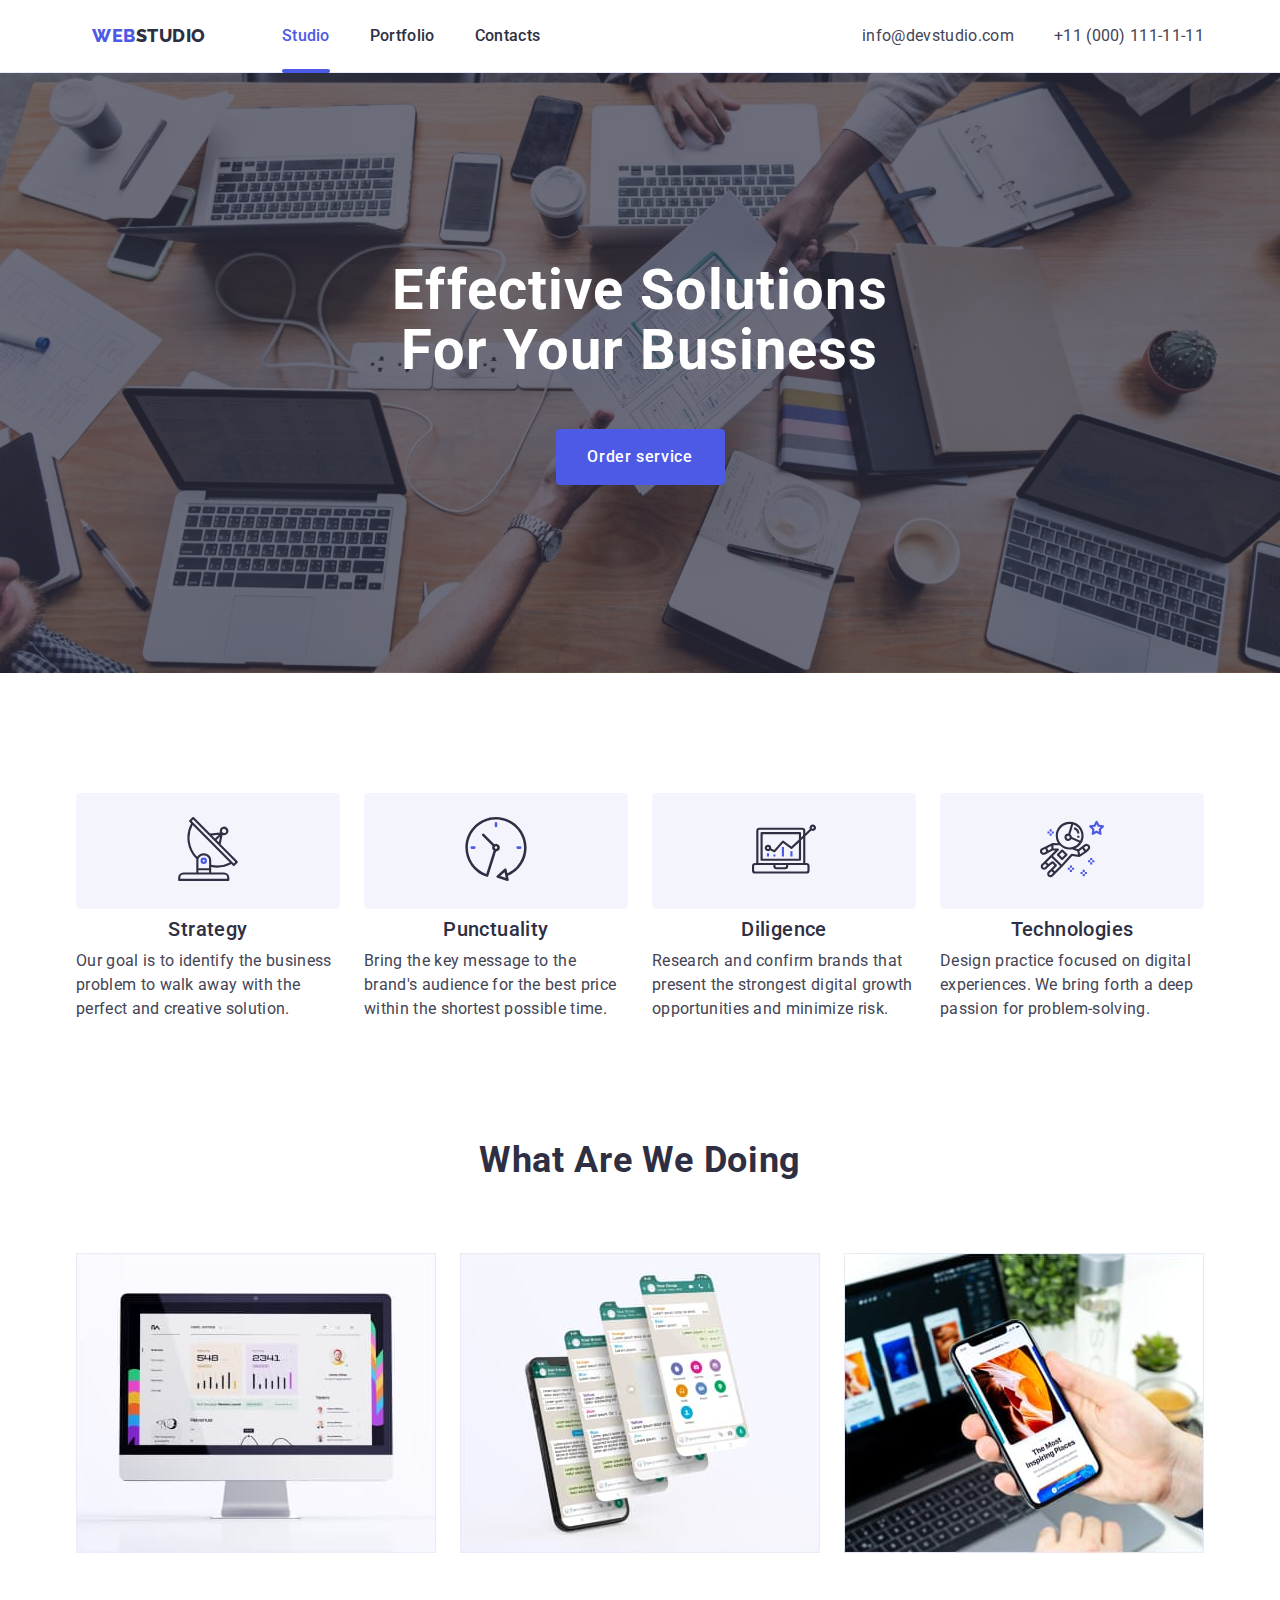
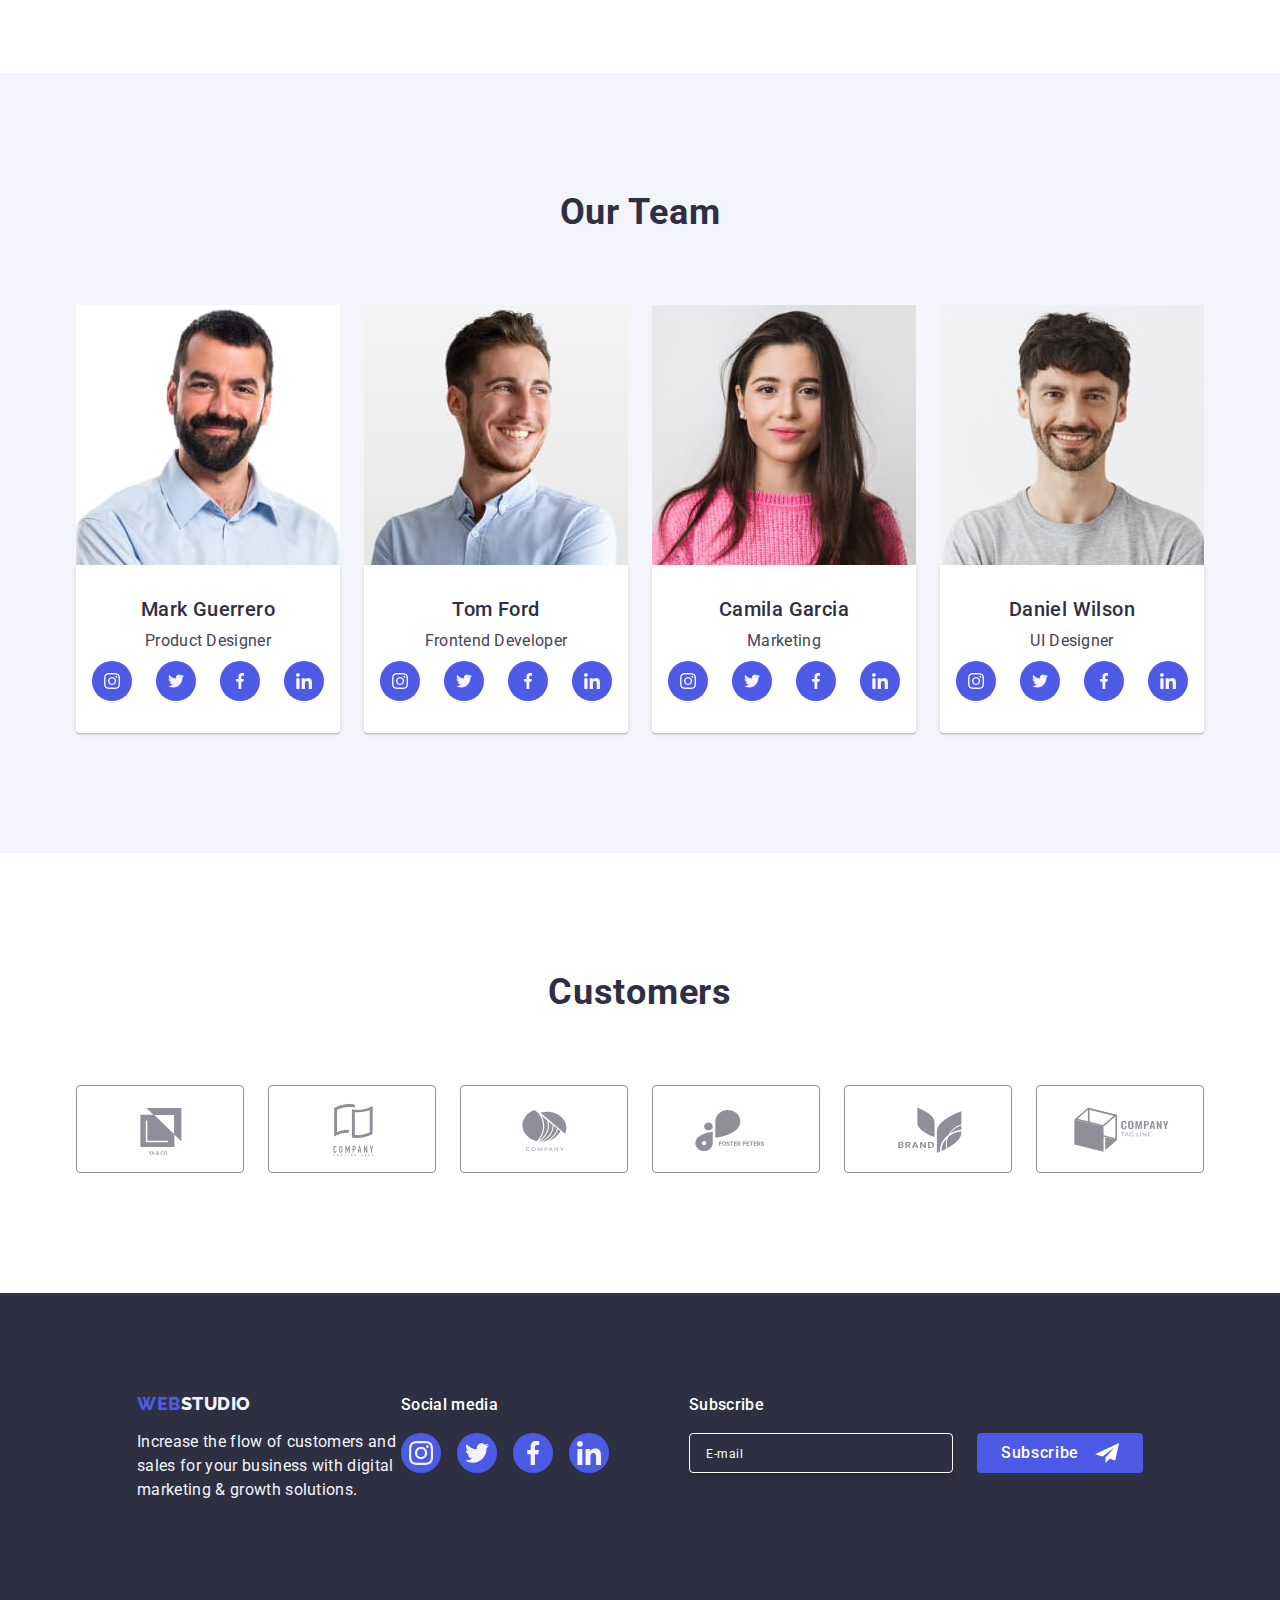
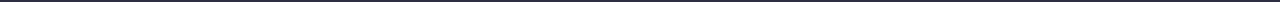
==== commit 6f1d1061: "nie dziala" ====
--- a/index.html
+++ b/index.html
@@ -2,7 +2,7 @@
 <html lang="en">
 <head>
  <meta charset="utf-8">
- <meta name="viewport" content="width=device-width, initial-scale=1.0">
+ <meta name="viewbox" content="width=device-width, initial-scale=1.0">
  <title>Web Studio-Main Page</title>
  <link href="https://cdn.jsdelivr.net/npm/modern-normalize@2.0.0/modern-normalize.min.css" rel="stylesheet">
  <link rel="stylesheet" href="css/styles.css">
--- a/css/styles.css
+++ b/css/styles.css
@@ -73,98 +73,36 @@
 
 
 
-@media screen and (min-width: 768px){
-  .container {
-    width: 768px;
-    padding: 0 16px;
-   }
-   .container-footer {
-    width: 768px;
-    padding: 0 16px;
-   }
-
-   .text-h1-first {
-    font-size: 56px;
-    line-height: 1.07;
-    letter-spacing: 1.12px;
-    max-width: 496px;
-    margin: 0 0 36px;
-   }
-   .button-primary {
-    cursor: pointer;
-   }
-   .button-primary:hover,
-   .button-primary:focus {
-    background-color: var(--color-active);
-    transition: var(--transition-variable);
-   }
-   .company-values-list {
-    column-gap: 24px;
-    row-gap: 72px;
-   }
-   .company-values-list-element {
-    width: calc((100% - 24px)/2)
-   }
-   
-}
-
-@media screen and (min-width: 1200px){
-  .container {
-    width: 1158px;
-    padding: 0 15px;
-   }
-   
-   .container-footer {
-    width: 1158px;
-    padding: 0 15px;
-   }
-
-   .h1-section {
-   padding: 188px 0;
-   }
-
-   .text-h1-first {
-    margin: 0 0 48px;
-   }
-
-   .company-values {
-    padding: 120px 0;
-   }
-   .company-values-list {
-    gap: 24px;
-   }
-   .company-values-list-element {
-    width: calc((100% - 72px)/4)
-   }
-
-   .icon-wrapper-company-values {
-    visibility: visible;
-    border-radius: 4px;
-    background: var(--color-contrast-bright);
-    padding: 24px 100px;
-    margin-bottom: 8px;
-   }
-}
-
-.text-h2 {
+
+
+.text-h3 {
  color: var(--color-heading-primary);
  text-align: center;
  font-size: 36px;
  line-height: 1.11;
  letter-spacing: 0.72px;
  text-transform: capitalize;
- margin: 0 0 72px;
-}
-
-
-.text-h3 {
+ font-weight: 700;
+ margin: 0 0 8px;
+}
+.text-h2 {
+  color: var(--color-heading-primary);
+  text-align: center;
+  font-size: 36px;
+  line-height: 1.11;
+  letter-spacing: 0.72px;
+  text-transform: capitalize;
+  margin: 0 0 72px;
+ }
+
+/* .text-h3 {
  color: var(--color-heading-primary);
  font-size: 20px;
  font-weight: 500;
  line-height: 1.2;
  letter-spacing: 0.4px;
  margin: 0 0 8px;
-}
+} */
 
 .container {
  display: flex;
@@ -176,9 +114,10 @@
 
 .container-footer {
   display: flex;
-  width: 428px;
-  padding: 0 16px;
+  width: 398px;
+  padding: 0;
   margin: 0 auto;
+  justify-content: center;
  }
 
 
@@ -189,7 +128,7 @@
  margin: auto;
 }
 
-.column-container-footer {
+.column-container-footer-omega {
   flex-direction: column;
   margin: 0 120px 0 0;
   gap: 16px;
@@ -217,12 +156,10 @@
 }
 
 .logo {
- display: inline-block;
- margin-right: 76px;
- text-decoration: none;
-}
-
-
+  display: inline-block;
+  margin: 24px auto 22px 0;
+  text-decoration: none;
+ }
 
 .logo-web-font {
  color: var(--color-contrast-dark);
@@ -298,20 +235,16 @@
 }
 
 .address-list {
- display: flex;
- gap: 40px;
- margin: 0;
- padding: 24px 0;
-}
+  display: flex;
+  flex-direction: column;
+ }
 
 .text-contacts {
- color: var(--color-font-main);
- font-size: 16px;
- line-height: 1.5;
- letter-spacing: 0.32px;
- font-style: normal;
- text-decoration: none;
-}
+  color: var(--color-font-main);
+  font-style: normal;
+  text-decoration: none;
+}
+
 
 .text-contacts:hover,
 .text-contacts:focus {
@@ -346,8 +279,7 @@
 }
 
 .icon-wrapper-company-values {
-  visibility: hidden;
-  height: 0;
+  display: none;
  }
 
 .text-h1-first {
@@ -398,11 +330,14 @@
 
 .company-values-list-element {
  width: 100%;
+
 }
 
 
 .company-activities {
  padding-bottom: 120px;
+ display: none;
+
 }
 
 .company-activities-list {
@@ -422,15 +357,17 @@
 
 .our-team-section {
  background-color: var(--color-contrast-bright);
- padding: 120px 0;
+ padding: 96px 0;
+ justify-content: center;
 }
 
 .our-team-list {
  display: flex;
- gap: 24px;
+ flex-wrap: wrap;
+ gap: 72px;
  padding-left: 0;
  margin: 0;
- justify-content: space-between;
+ justify-content: center;
 }
 
 .icon-wrapper-our-team {
@@ -449,7 +386,7 @@
 }
 
 .our-team-list-element {
- width: calc((100% - 72px)/4);
+ width: 264px;
  border-radius: 0 0 4px 4px;
 }
 
@@ -493,8 +430,7 @@
 
 .footer-section {
  background-color: var(--color-heading-primary);
- padding: 100px 0;
- 
+ padding: 96px 0;
 }
 
 .logo-footer  {
@@ -582,9 +518,12 @@
 
 .customers-list {
   display: flex;
-  gap: 24px;
+  flex-wrap: wrap;
+  column-gap: 16px;
+  row-gap: 72px;
   padding-left: 0;
   margin: auto;
+  justify-content: center;
 }
 
 .customers {
@@ -964,4 +903,163 @@
 
 input:checked + .checkmark {
   opacity: 1;
+}
+
+
+@media screen and (min-width: 768px){
+  .container {
+    width: 768px;
+    padding: 0 16px;
+   }
+   .container-footer {
+    width: 768px;
+    padding: 0 16px;
+   }
+
+   .text-h1-first {
+    font-size: 56px;
+    line-height: 1.07;
+    letter-spacing: 1.12px;
+    max-width: 496px;
+    margin: 0 0 36px;
+   }
+   .button-primary {
+    cursor: pointer;
+   }
+   .button-primary:hover,
+   .button-primary:focus {
+    background-color: var(--color-active);
+    transition: var(--transition-variable);
+   }
+   .company-values-list {
+    column-gap: 24px;
+    row-gap: 72px;
+   }
+   .company-values-list-element {
+    width: calc((100% - 24px)/2)
+   }
+
+   .text-contacts {
+    font-size: 12px;
+    line-height: 1.17;
+    letter-spacing: 0.48px;
+   }
+
+   .address-list {
+    gap: 12px;
+   }
+   .logo {
+    margin: 24px 120px 24px 16px;
+   }
+
+   .nav-menu {
+    color: var(--color-heading-primary);
+    font-size: 16px;
+    font-weight: 500;
+    line-height: 1.5;
+    letter-spacing: 0.32px;
+    display: flex;
+    gap: 40px;
+    padding: 24px 0;
+    margin-right: 122px;
+   }
+   .text-h3 {
+    color: var(--color-heading-primary);
+    font-size: 20px;
+    font-weight: 500;
+    line-height: 1.2;
+    letter-spacing: 0.4px;
+    margin: 0 0 8px;
+   }
+   .our-team-list {
+    column-gap: 24px;
+    row-gap: 64px;
+    justify-content: center;
+   }
+   .customers-list {
+    column-gap: 24px;
+    row-gap: 72px;
+  }
+}
+
+@media screen and (min-width: 1200px){
+  .container {
+    width: 1158px;
+    padding: 0 15px;
+   }
+   
+   .container-footer {
+    width: 1158px;
+    padding: 0 15px;
+   }
+
+   .h1-section {
+   padding: 188px 0;
+   justify-content: center;
+   }
+
+   .text-h1-first {
+    margin: 0 0 48px;
+   }
+
+   .company-values {
+    padding: 120px 0;
+   }
+   .company-values-list {
+    gap: 24px;
+   }
+   .company-values-list-element {
+    width: calc((100% - 72px)/4)
+   }
+
+   .icon-wrapper-company-values {
+    display:block;
+    border-radius: 4px;
+    background: var(--color-contrast-bright);
+    padding: 24px 100px;
+    margin-bottom: 8px;
+   }
+
+   .text-contacts {
+    font-size: 16px;
+    line-height: 1.5;
+    letter-spacing: 0.32px;
+   }
+
+   .address-list {
+    display: flex;
+    flex-direction: row;
+    gap: 40px;
+    margin: 0;
+    padding: 24px 0;
+   }
+
+   .logo {
+    display: inline-block;
+    margin-right: 76px;
+    text-decoration: none;
+   }
+
+   .nav-menu {
+    margin: 0;
+   }
+
+   .company-activities{
+    display:block;
+   }
+
+   .our-team-section {
+    padding: 120px 0;
+   }
+   .our-team-list {
+    gap: 24px;
+    justify-content: space-between;
+   }
+   .customers-list {
+    gap: 24px;
+  }
+
+  .footer-section {
+    padding: 100px 0;
+   }
 }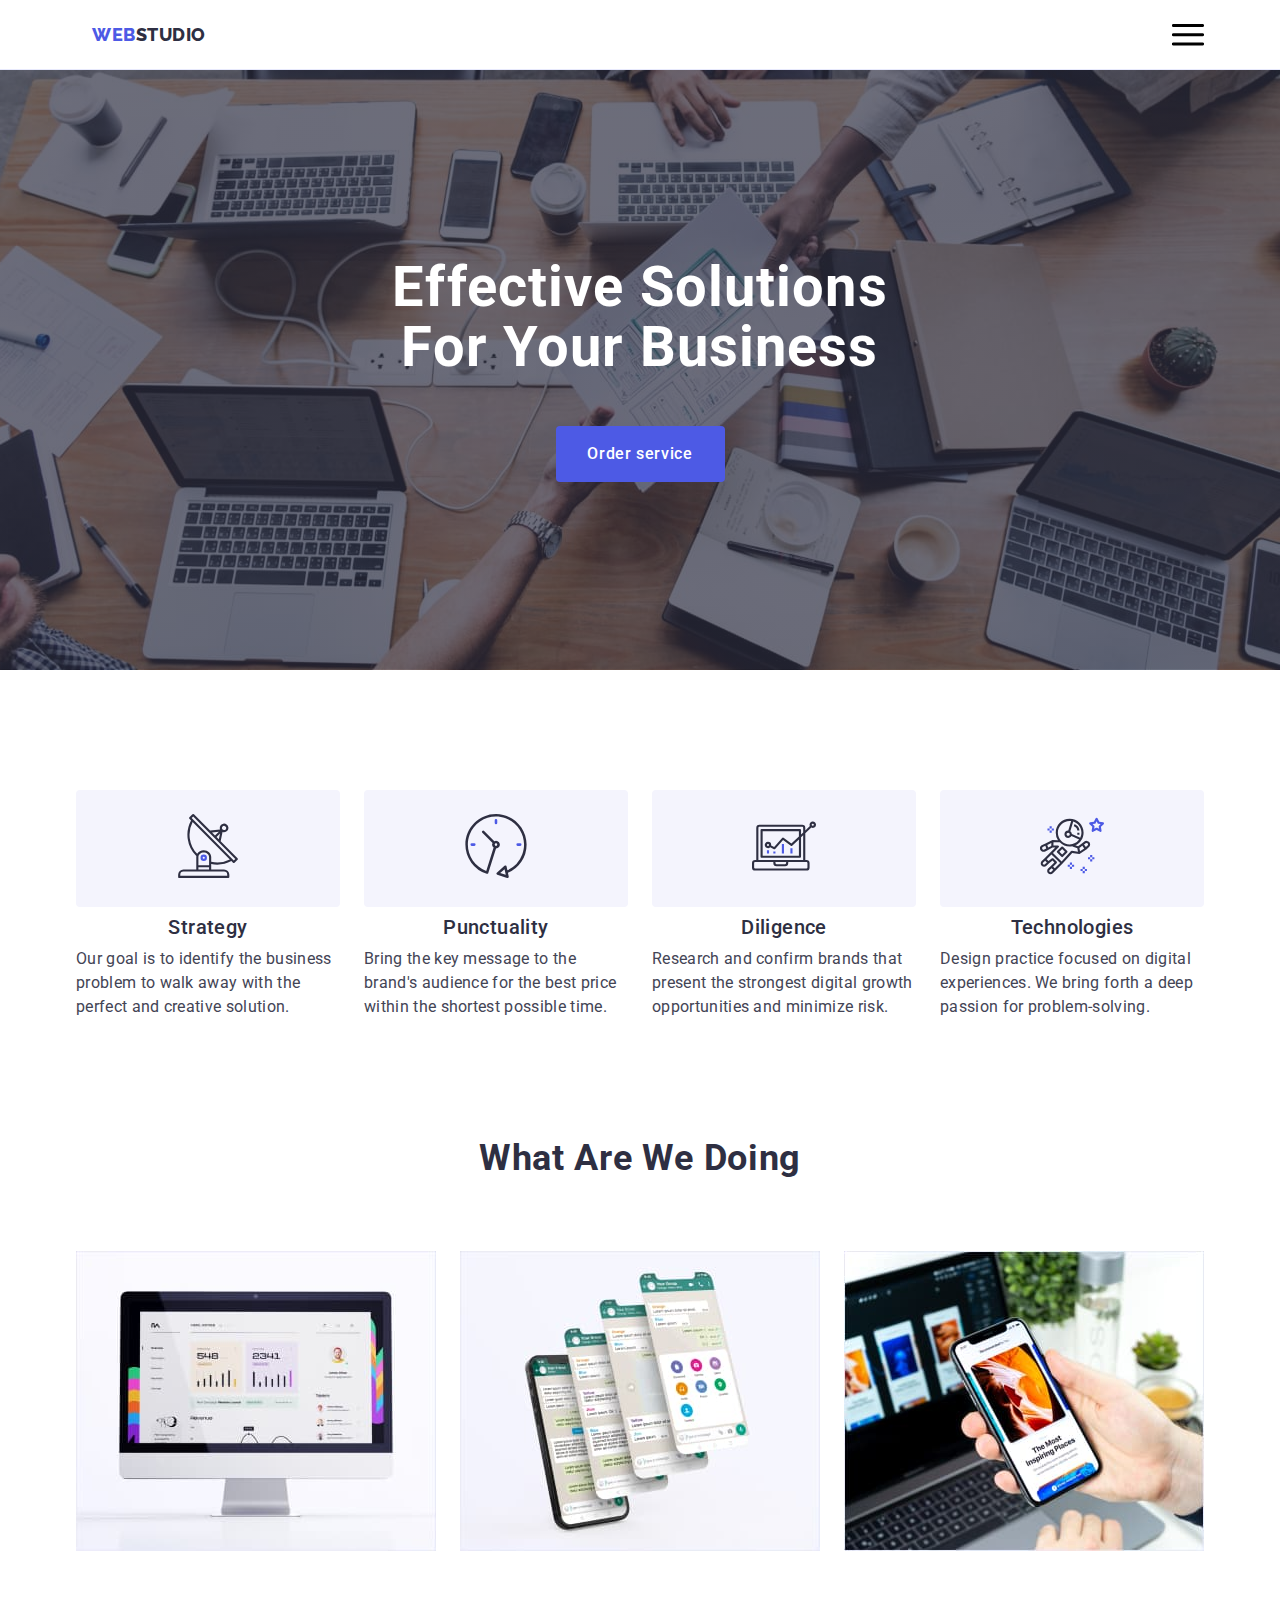
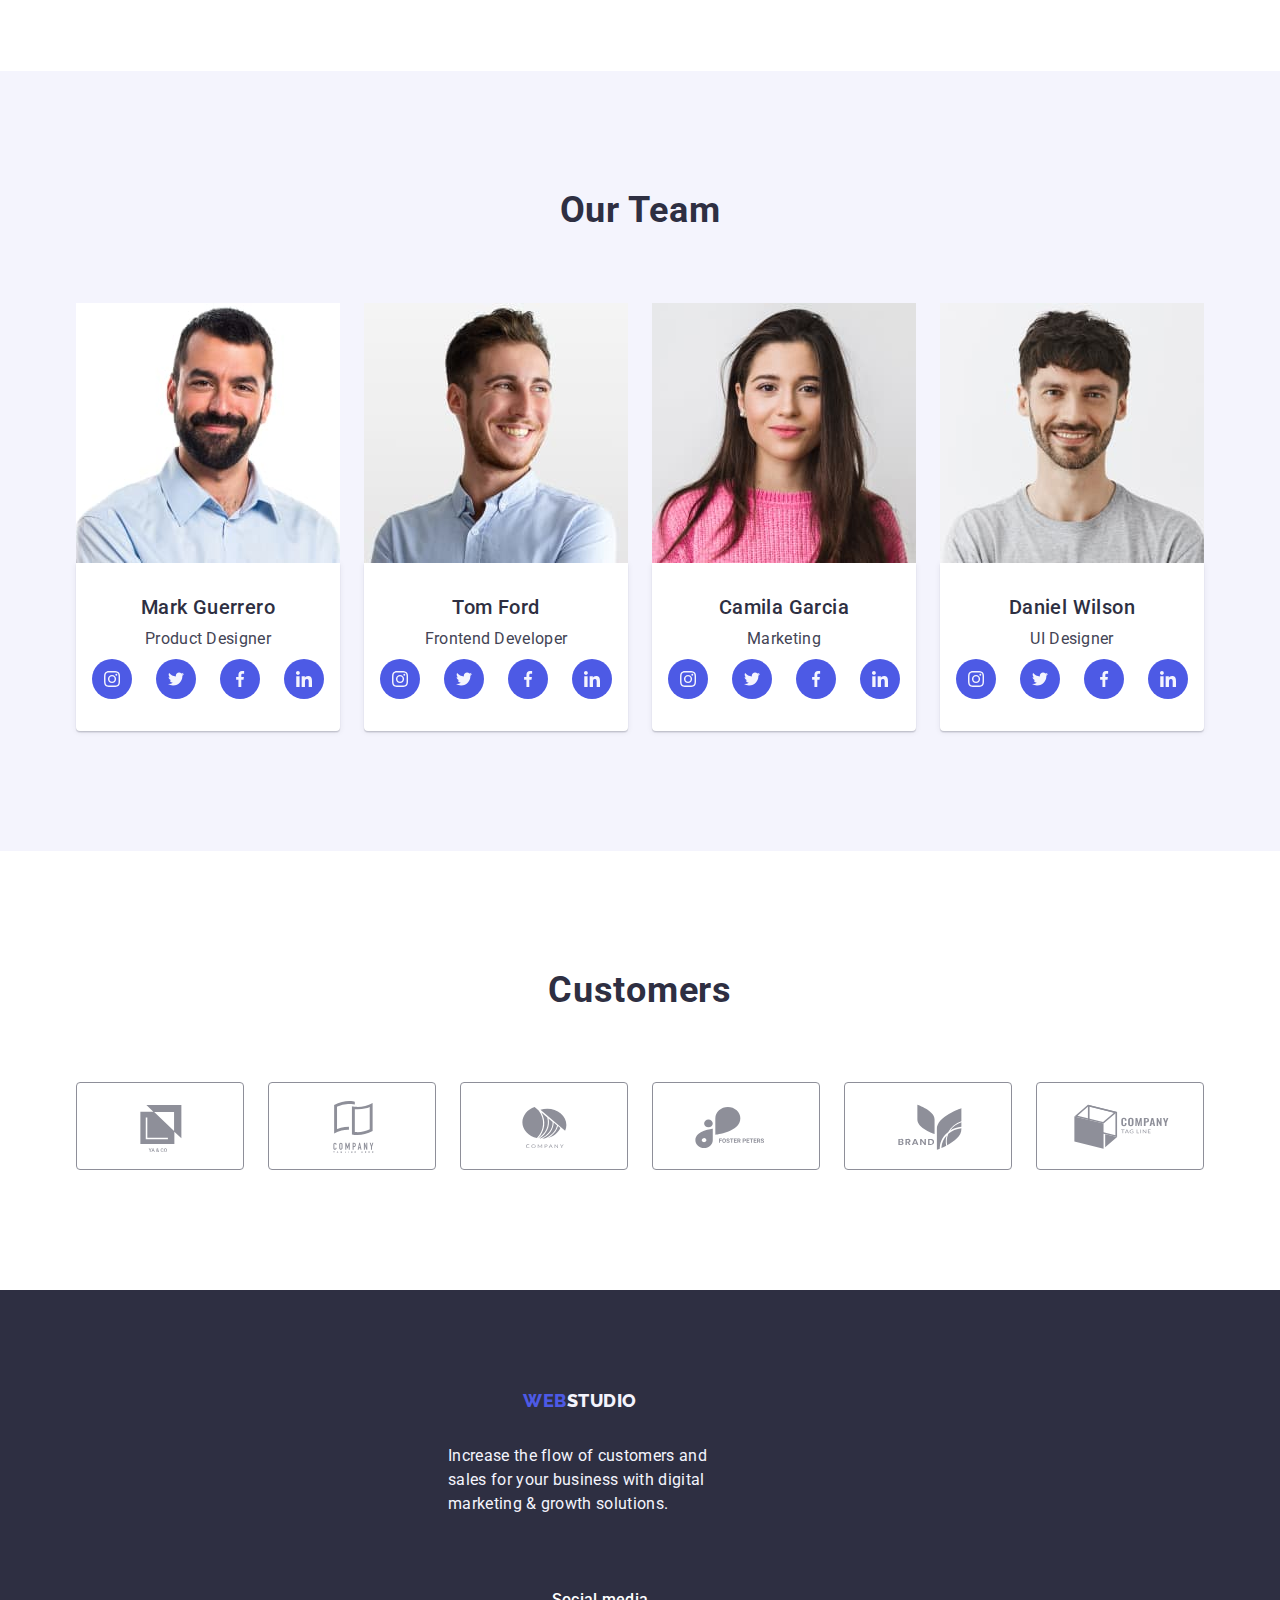
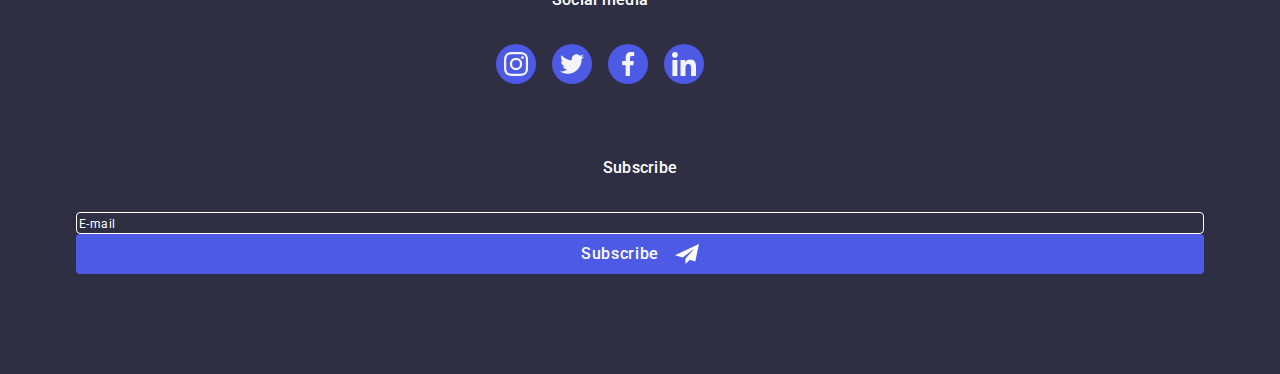
==== commit abf3119f: "a bit bit better" ====
--- a/index.html
+++ b/index.html
@@ -1,424 +1,628 @@
 <!DOCTYPE html>
 <html lang="en">
-<head>
- <meta charset="utf-8">
- <meta name="viewbox" content="width=device-width, initial-scale=1.0">
- <title>Web Studio-Main Page</title>
- <link href="https://cdn.jsdelivr.net/npm/modern-normalize@2.0.0/modern-normalize.min.css" rel="stylesheet">
- <link rel="stylesheet" href="css/styles.css">
- <link rel="preconnect" href="https://fonts.googleapis.com">
- <link rel="preconnect" href="https://fonts.gstatic.com" crossorigin>
- <link href="https://fonts.googleapis.com/css2?family=Raleway:wght@800&family=Roboto:wght@400;500;700;900&display=swap" rel="stylesheet">
+  <head>
+    <meta charset="utf-8" />
+    <meta name="viewport" content="width=device-width, initial-scale=1.0" />
+    <title>Web Studio-Main Page</title>
+    <link
+      href="https://cdn.jsdelivr.net/npm/modern-normalize@2.0.0/modern-normalize.min.css"
+      rel="stylesheet"
+    />
+    <link rel="stylesheet" href="css/styles.css" />
+    <link rel="preconnect" href="https://fonts.googleapis.com" />
+    <link rel="preconnect" href="https://fonts.gstatic.com" crossorigin />
+    <link
+      href="https://fonts.googleapis.com/css2?family=Raleway:wght@800&family=Roboto:wght@400;500;700;900&display=swap"
+      rel="stylesheet"
+    />
+  </head>
 
-</head>
-
-<body>
- <header class="header-border">
-  <div class="container">
-   <nav class="nav-header">
-    <a href="./" rel="noreferrer noopener" class="logo"><span class="logo-web-font">web</span><span class="logo-studio-font">studio</span></a>
-    <ul class="nav-menu">
-     <li>
-      <a href="./index.html" rel="noreferrer noopener" class="nav-menu-active">Studio</a>
-     </li>
-     <li>
-      <a href="./portfolio.html" rel="noreferrer noopener" class="nav-menu-item">Portfolio</a>
-     </li>
-     <li>
-      <a href="/contacts" target="_blank" rel="noreferrer noopener" class="nav-menu-item">Contacts</a>
-     </li>
-    </ul>
-   </nav>
-   <address>
-    <ul class="address-list">
-     <li>
-      <a class="text-contacts" href="mailto:info@devstudio.com" target="_blank" rel="noreferrer noopener">info@devstudio.com</a>
-     </li>
-     <li>
-      <a class="text-contacts" href="tel:+110001111111" target="_blank" rel="noreferrer noopener">+11 (000) 111-11-11</a>
-     </li>
-    </ul>
-   </address>
-  </div>
- </header>
-
- <main>
-  <section class="h1-section">
-   <div class="container">
-    <div class="column-container">
-     <h1 class="text-h1-first">
-      Effective Solutions
-      for Your Business
-     </h1>
-     <button type="button" class="button-primary" data-modal-open>Order service</button>
-     <div class="modal is-hidden" data-modal>
-      <div class="modal-body">
-        <button class="modal-button" data-modal-close>
-          <svg class="icon-modal-close" width="8" height="8">
-            <use href="./images/icons.svg#icon-modal-close"></use>
+  <body>
+    <header class="header-border">
+      <div class="container">
+        <nav class="nav-header">
+          <a href="./" rel="noreferrer noopener" class="logo"
+            ><span class="logo-web-font">web</span
+            ><span class="logo-studio-font">studio</span></a
+          >
+          <svg class="hamburger js-open-menu" width="32" height="22">
+            <use href="./images/icons.svg#icon-charm_menu-hamburger"></use>
           </svg>
-        </button>
-        <div class="column-container modal-container">
-          <p class="modal-form-description">Leave your contacts and we will call you back</p>
-          <form action="./">
-            <div class="form-modal">
-              <div>
-                <label for="username" class="form-label">Name</label>
-                <div class="form-modal-element">
-                <svg width="18" height="18" class="form-icon">
-                  <use href="./images/icons.svg#icon-person-black-18dp-1"></use>
-                </svg>
-                <input name="username" id="username" type="text" required/>
+          <div class="js-menu-container">
+            <button class="modal-button js-close-menu">
+              <svg class="icon-modal-close" width="8" height="8">
+                <use href="./images/icons.svg#icon-modal-close"></use>
+              </svg>
+            </button>
+            <div class="div-menu">
+              <ul class="nav-menu">
+                <li>
+                  <a
+                    href="./index.html"
+                    rel="noreferrer noopener"
+                    class="nav-menu-active"
+                    >Studio</a
+                  >
+                </li>
+                <li>
+                  <a
+                    href="./portfolio.html"
+                    rel="noreferrer noopener"
+                    class="nav-menu-item"
+                    >Portfolio</a
+                  >
+                </li>
+                <li>
+                  <a
+                    href="/contacts"
+                    target="_blank"
+                    rel="noreferrer noopener"
+                    class="nav-menu-item"
+                    >Contacts</a
+                  >
+                </li>
+              </ul>
+              <address>
+                <ul class="address-list">
+                  <li>
+                    <a
+                      class="text-contacts"
+                      href="mailto:info@devstudio.com"
+                      target="_blank"
+                      rel="noreferrer noopener"
+                      >info@devstudio.com</a
+                    >
+                  </li>
+                  <li>
+                    <a
+                      class="text-contacts"
+                      href="tel:+110001111111"
+                      target="_blank"
+                      rel="noreferrer noopener"
+                      >+11 (000) 111-11-11</a
+                    >
+                  </li>
+                </ul>
+              </address>
+              <div class="wrapper-menu">
+                <ul>
+                  <li class="social-footer-icon-element">
+                    <div class="circle-footer">
+                      <svg class="icon-footer" width="24" height="24">
+                        <use href="./images/icons.svg#icon-instagram-2-1"></use>
+                      </svg>
+                    </div>
+                  </li>
+                  <li class="social-footer-icon-element">
+                    <div class="circle-footer">
+                      <svg class="icon-footer" width="24" height="24">
+                        <use href="./images/icons.svg#icon-twitter-1-1"></use>
+                      </svg>
+                    </div>
+                  </li>
+                  <li class="social-footer-icon-element">
+                    <div class="circle-footer">
+                      <svg class="icon-footer" width="24" height="24">
+                        <use href="./images/icons.svg#icon-facebook-1-1"></use>
+                      </svg>
+                    </div>
+                  </li>
+                  <li class="social-footer-icon-element">
+                    <div class="circle-footer">
+                      <svg class="icon-footer" width="24" height="24">
+                        <use href="./images/icons.svg#icon-linkedin-1-1"></use>
+                      </svg>
+                    </div>
+                  </li>
+                </ul>
               </div>
             </div>
-              <div>
-                <label for="phone" class="form-label">Phone</label>
-                <div class="form-modal-element">
-                <svg width="18" height="18" class="form-icon">
-                  <use href="./images/icons.svg#icon-phone-black-18dp-1"></use>
-                </svg>
-                <input name="phone" id="phone" type="number" required />
+        
+          </div>
+          <div class="not-hamburger">
+            <ul class="nav-menu">
+              <li>
+                <a
+                  href="./index.html"
+                  rel="noreferrer noopener"
+                  class="nav-menu-active"
+                  >Studio</a
+                >
+              </li>
+              <li>
+                <a
+                  href="./portfolio.html"
+                  rel="noreferrer noopener"
+                  class="nav-menu-item"
+                  >Portfolio</a
+                >
+              </li>
+              <li>
+                <a
+                  href="/contacts"
+                  target="_blank"
+                  rel="noreferrer noopener"
+                  class="nav-menu-item"
+                  >Contacts</a
+                >
+              </li>
+            </ul>
+            <address>
+              <ul class="address-list">
+                <li>
+                  <a
+                    class="text-contacts"
+                    href="mailto:info@devstudio.com"
+                    target="_blank"
+                    rel="noreferrer noopener"
+                    >info@devstudio.com</a
+                  >
+                </li>
+                <li>
+                  <a
+                    class="text-contacts"
+                    href="tel:+110001111111"
+                    target="_blank"
+                    rel="noreferrer noopener"
+                    >+11 (000) 111-11-11</a
+                  >
+                </li>
+              </ul>
+            </address>
+          </div>
+        </nav>
+      </div>
+    </header>
+
+    <main>
+      <section class="h1-section">
+        <div class="container">
+          <div class="column-container">
+            <h1 class="text-h1-first">Effective Solutions for Your Business</h1>
+            <button type="button" class="button-primary" data-modal-open>
+              Order service
+            </button>
+            <div class="modal is-hidden" data-modal>
+              <div class="modal-body">
+                <button class="modal-button" data-modal-close>
+                  <svg class="icon-modal-close" width="8" height="8">
+                    <use href="./images/icons.svg#icon-modal-close"></use>
+                  </svg>
+                </button>
+                <div class="column-container modal-container">
+                  <p class="modal-form-description">
+                    Leave your contacts and we will call you back
+                  </p>
+                  <form action="./">
+                    <div class="form-modal">
+                      <div>
+                        <label for="username" class="form-label">Name</label>
+                        <div class="form-modal-element">
+                          <svg width="18" height="18" class="form-icon">
+                            <use
+                              href="./images/icons.svg#icon-person-black-18dp-1"
+                            ></use>
+                          </svg>
+                          <input
+                            name="username"
+                            id="username"
+                            type="text"
+                            required
+                          />
+                        </div>
+                      </div>
+                      <div>
+                        <label for="phone" class="form-label">Phone</label>
+                        <div class="form-modal-element">
+                          <svg width="18" height="18" class="form-icon">
+                            <use
+                              href="./images/icons.svg#icon-phone-black-18dp-1"
+                            ></use>
+                          </svg>
+                          <input
+                            name="phone"
+                            id="phone"
+                            type="number"
+                            required
+                          />
+                        </div>
+                      </div>
+                      <div>
+                        <label for="email" class="form-label">E-mail</label>
+                        <div class="form-modal-element">
+                          <svg width="18" height="18" class="form-icon">
+                            <use
+                              href="./images/icons.svg#icon-email-black-18dp-1"
+                            ></use>
+                          </svg>
+                          <input
+                            name="email"
+                            id="email"
+                            type="email"
+                            required
+                          />
+                        </div>
+                      </div>
+                      <div>
+                        <label for="comment" class="form-label">Comment</label
+                        ><textarea
+                          name="comment"
+                          id="comment"
+                          placeholder="Text input"
+                        ></textarea>
+                      </div>
+                    </div>
+                    <div class="tc-checkbox">
+                      <input id="tc" type="checkbox" required />
+                      <div class="checkmark">
+                        <svg width="10" height="8">
+                          <use href="./images/icons.svg#icon-Vector"></use>
+                        </svg>
+                      </div>
+                      <label class="form-label" for="tc"
+                        >I accept the terms and conditions of the<a
+                          href="./"
+                          class="tc"
+                          >Privacy Policy</a
+                        ></label
+                      >
+                    </div>
+                    <button class="button-primary" type="submit">Send</button>
+                  </form>
+                </div>
               </div>
             </div>
-              <div>
-              <label for="email" class="form-label">E-mail</label>
-              <div class="form-modal-element">
-                <svg width="18" height="18" class="form-icon">
-                  <use href="./images/icons.svg#icon-email-black-18dp-1"></use>
-                </svg>
-                <input name="email" id="email" type="email" required/>
+          </div>
+        </div>
+      </section>
+
+      <section class="company-values">
+        <div class="container">
+          <h2 class="visually-hidden"></h2>
+          <ul class="company-values-list">
+            <li class="company-values-list-element">
+              <div class="icon-wrapper-company-values">
+                <svg class="icon" width="64" height="64">
+                  <use href="./images/icons.svg#icon-antenna-1"></use>
+                </svg>
               </div>
-            </div>
-              <div>
-                <label for="comment" class="form-label">Comment</label><textarea name="comment" id="comment" placeholder="Text input"></textarea>
+              <h3 class="text-h3">Strategy</h3>
+              <p class="text-body">
+                Our goal is to identify the business problem to walk away with
+                the perfect and creative solution.
+              </p>
+            </li>
+            <li class="company-values-list-element">
+              <div class="icon-wrapper-company-values">
+                <svg width="64" height="64">
+                  <use href="./images/icons.svg#icon-clock-1"></use>
+                </svg>
               </div>
-            </div>
-            <div class="tc-checkbox">
-              <input id="tc" type="checkbox" required/>
-              <div class="checkmark">
-                <svg width="10" height="8">
-                  <use href="./images/icons.svg#icon-Vector"></use>
+              <h3 class="text-h3">Punctuality</h3>
+              <p class="text-body">
+                Bring the key message to the brand's audience for the best price
+                within the shortest possible time.
+              </p>
+            </li>
+            <li class="company-values-list-element">
+              <div class="icon-wrapper-company-values">
+                <svg width="64" height="64">
+                  <use href="./images/icons.svg#icon-diagram-1"></use>
                 </svg>
               </div>
-              <label class="form-label" for="tc">I accept the terms and conditions of the<a href="./" class="tc">Privacy Policy</a></label>
-            </div>
-            <button class="button-primary" type="submit">Send</button>
+              <h3 class="text-h3">Diligence</h3>
+              <p class="text-body">
+                Research and confirm brands that present the strongest digital
+                growth opportunities and minimize risk.
+              </p>
+            </li>
+            <li class="company-values-list-element">
+              <div class="icon-wrapper-company-values">
+                <svg width="64" height="64">
+                  <use href="./images/icons.svg#icon-astronaut-1"></use>
+                </svg>
+              </div>
+              <h3 class="text-h3">Technologies</h3>
+              <p class="text-body">
+                Design practice focused on digital experiences. We bring forth a
+                deep passion for problem-solving.
+              </p>
+            </li>
+          </ul>
+        </div>
+      </section>
+      <section class="company-activities">
+        <div class="container">
+          <div class="column-container">
+            <h2 class="text-h2">What Are We Doing</h2>
+            <ul class="company-activities-list">
+              <li class="company-activities-element">
+                <img
+                  src="images/hw-01/laptop.jpg"
+                  alt="monitor with active webpage"
+                  width="360"
+                  height="300"
+                />
+              </li>
+              <li class="company-activities-element">
+                <img
+                  src="images/hw-01/jumpingscreen.jpg"
+                  alt="three screens with opened whatsapp jumping out of smartphone"
+                  width="360"
+                  height="300"
+                />
+              </li>
+              <li class="company-activities-element">
+                <img
+                  src="images/hw-01/smartphonehand.jpg"
+                  alt="hand holding smathphone with opened article against the background of laptop, bottle of water, plants and cup of coffee"
+                  width="360"
+                  height="300"
+                />
+              </li>
+            </ul>
+          </div>
+        </div>
+      </section>
+      <section class="our-team-section">
+        <div class="container">
+          <div class="column-container">
+            <h2 class="text-h2">Our Team</h2>
+            <ul class="our-team-list">
+              <li class="our-team-list-element">
+                <img
+                  src="images/hw-01/beardedman.jpg"
+                  alt="elegant smiling bearded brunette man"
+                  width="264"
+                  height="260"
+                />
+                <div class="worker-wrapper">
+                  <h3 class="text-h3-center">Mark Guerrero</h3>
+                  <p class="text-body-center">Product Designer</p>
+                  <div class="icon-wrapper-our-team">
+                    <div class="circle">
+                      <svg width="16" height="16" class="icon-our-team">
+                        <use href="./images/icons.svg#icon-instagram-2-1"></use>
+                      </svg>
+                    </div>
+                    <div class="circle">
+                      <svg width="16" height="16" class="icon-our-team">
+                        <use href="./images/icons.svg#icon-twitter-1-1"></use>
+                      </svg>
+                    </div>
+                    <div class="circle">
+                      <svg width="16" height="16" class="icon-our-team">
+                        <use href="./images/icons.svg#icon-facebook-1-1"></use>
+                      </svg>
+                    </div>
+                    <div class="circle">
+                      <svg width="16" height="16" class="icon-our-team">
+                        <use href="./images/icons.svg#icon-linkedin-1-1"></use>
+                      </svg>
+                    </div>
+                  </div>
+                </div>
+              </li>
+              <li class="our-team-list-element">
+                <img
+                  src="images/hw-01/smiley.jpg"
+                  alt="happy elegant young man looking left"
+                  width="264"
+                  height="260"
+                />
+                <div class="worker-wrapper">
+                  <h3 class="text-h3-center">Tom Ford</h3>
+                  <p class="text-body-center">Frontend Developer</p>
+                  <div class="icon-wrapper-our-team">
+                    <div class="circle">
+                      <svg width="16" height="16" class="icon-our-team">
+                        <use href="./images/icons.svg#icon-instagram-2-1"></use>
+                      </svg>
+                    </div>
+                    <div class="circle">
+                      <svg width="16" height="16" class="icon-our-team">
+                        <use href="./images/icons.svg#icon-twitter-1-1"></use>
+                      </svg>
+                    </div>
+                    <div class="circle">
+                      <svg width="16" height="16" class="icon-our-team">
+                        <use href="./images/icons.svg#icon-facebook-1-1"></use>
+                      </svg>
+                    </div>
+                    <div class="circle">
+                      <svg width="16" height="16" class="icon-our-team">
+                        <use href="./images/icons.svg#icon-linkedin-1-1"></use>
+                      </svg>
+                    </div>
+                  </div>
+                </div>
+              </li>
+              <li class="our-team-list-element">
+                <img
+                  src="images/hw-01/pinkgirl.jpg"
+                  alt="smiling young girl with long brown hair wearing pink sweater"
+                  width="264"
+                  height="260"
+                />
+                <div class="worker-wrapper">
+                  <h3 class="text-h3-center">Camila Garcia</h3>
+                  <p class="text-body-center">Marketing</p>
+                  <div class="icon-wrapper-our-team">
+                    <div class="circle">
+                      <svg width="16" height="16" class="icon-our-team">
+                        <use href="./images/icons.svg#icon-instagram-2-1"></use>
+                      </svg>
+                    </div>
+                    <div class="circle">
+                      <svg width="16" height="16" class="icon-our-team">
+                        <use href="./images/icons.svg#icon-twitter-1-1"></use>
+                      </svg>
+                    </div>
+                    <div class="circle">
+                      <svg width="16" height="16" class="icon-our-team">
+                        <use href="./images/icons.svg#icon-facebook-1-1"></use>
+                      </svg>
+                    </div>
+                    <div class="circle">
+                      <svg width="16" height="16" class="icon-our-team">
+                        <use href="./images/icons.svg#icon-linkedin-1-1"></use>
+                      </svg>
+                    </div>
+                  </div>
+                </div>
+              </li>
+              <li class="our-team-list-element">
+                <img
+                  src="images/hw-01/beardedboy.jpg"
+                  alt="happy casually dressed young brunette bearded man"
+                  width="264"
+                  height="260"
+                />
+                <div class="worker-wrapper">
+                  <h3 class="text-h3-center">Daniel Wilson</h3>
+                  <p class="text-body-center">UI Designer</p>
+                  <div class="icon-wrapper-our-team">
+                    <div class="circle">
+                      <svg width="16" height="16" class="icon-our-team">
+                        <use href="./images/icons.svg#icon-instagram-2-1"></use>
+                      </svg>
+                    </div>
+                    <div class="circle">
+                      <svg width="16" height="16" class="icon-our-team">
+                        <use href="./images/icons.svg#icon-twitter-1-1"></use>
+                      </svg>
+                    </div>
+                    <div class="circle">
+                      <svg width="16" height="16" class="icon-our-team">
+                        <use href="./images/icons.svg#icon-facebook-1-1"></use>
+                      </svg>
+                    </div>
+                    <div class="circle">
+                      <svg width="16" height="16" class="icon-our-team">
+                        <use href="./images/icons.svg#icon-linkedin-1-1"></use>
+                      </svg>
+                    </div>
+                  </div>
+                </div>
+              </li>
+            </ul>
+          </div>
+        </div>
+      </section>
+      <section class="customers">
+        <div class="container">
+          <div class="column-container">
+            <h2 class="text-h2">Customers</h2>
+            <ul class="customers-list">
+              <li class="customers-list-element">
+                <svg class="customers-icon" width="104" height="56">
+                  <use href="./images/icons.svg#icon-Logo"></use>
+                </svg>
+              </li>
+              <li class="customers-list-element">
+                <svg class="customers-icon" width="104" height="56">
+                  <use href="./images/icons.svg#icon-Logo-1"></use>
+                </svg>
+              </li>
+              <li class="customers-list-element">
+                <svg class="customers-icon" width="104" height="56">
+                  <use href="./images/icons.svg#icon-Logo-2"></use>
+                </svg>
+              </li>
+              <li class="customers-list-element">
+                <svg class="customers-icon" width="104" height="56">
+                  <use href="./images/icons.svg#icon-Logo-3"></use>
+                </svg>
+              </li>
+              <li class="customers-list-element">
+                <svg class="customers-icon" width="104" height="56">
+                  <use href="./images/icons.svg#icon-Logo-4"></use>
+                </svg>
+              </li>
+              <li class="customers-list-element">
+                <svg class="customers-icon" width="104" height="56">
+                  <use href="./images/icons.svg#icon-Logo-5"></use>
+                </svg>
+              </li>
+            </ul>
+          </div>
+        </div>
+      </section>
+    </main>
+
+    <footer class="footer-section">
+      <div class="container-footer">
+        <div class="column-container-footer-omega">
+          <a href="./" rel="noreferrer noopener" class="logo-footer"
+            ><span class="logo-web-font">web</span
+            ><span class="logo-studio-font-bright">studio</span></a
+          >
+          <p class="footer-text">
+            Increase the flow of customers and sales for your business with
+            digital marketing & growth solutions.
+          </p>
+        </div>
+        <div class="column-container-footer-alfa">
+          <p class="social-footer-font">Social media</p>
+          <div class="wrapper-footer">
+            <ul>
+              <li class="social-footer-icon-element">
+                <div class="circle-footer">
+                  <svg class="icon-footer" width="24" height="24">
+                    <use href="./images/icons.svg#icon-instagram-2-1"></use>
+                  </svg>
+                </div>
+              </li>
+              <li class="social-footer-icon-element">
+                <div class="circle-footer">
+                  <svg class="icon-footer" width="24" height="24">
+                    <use href="./images/icons.svg#icon-twitter-1-1"></use>
+                  </svg>
+                </div>
+              </li>
+              <li class="social-footer-icon-element">
+                <div class="circle-footer">
+                  <svg class="icon-footer" width="24" height="24">
+                    <use href="./images/icons.svg#icon-facebook-1-1"></use>
+                  </svg>
+                </div>
+              </li>
+              <li class="social-footer-icon-element">
+                <div class="circle-footer">
+                  <svg class="icon-footer" width="24" height="24">
+                    <use href="./images/icons.svg#icon-linkedin-1-1"></use>
+                  </svg>
+                </div>
+              </li>
+            </ul>
+          </div>
+        </div>
+        <div class="column-container-footer-beta">
+          <p class="social-footer-font">Subscribe</p>
+          <form class="wrapper-footer-alt" action="./" name="email-form">
+            <label for="emailfooter"></label
+            ><input
+              id="emailfooter"
+              name="email"
+              type="email"
+              placeholder="E-mail"
+              required
+            />
+
+            <button type="submit" class="button-subscribe">
+              <div class="subscribe-button-wrapper">
+                <p>Subscribe</p>
+                <svg class="icon-footer" width="24" height="24">
+                  <use href="./images/icons.svg#icon-Frame-3"></use>
+                </svg>
+              </div>
+            </button>
           </form>
         </div>
+      </div>
+    </footer>
 
-      </div>
-     </div>
-    </div>
-   </div>
-  </section>
-
-
-  <section class="company-values">
-   <div class="container">
-    <h2 class="visually-hidden"></h2>
-    <ul class="company-values-list">
-     <li class="company-values-list-element">
-      <div class="icon-wrapper-company-values">
-        <svg class="icon" width="64" height="64">
-          <use href="./images/icons.svg#icon-antenna-1"></use>
-         </svg>
-      </div>
-      <h3 class="text-h3">Strategy</h3>
-      <p class="text-body">
-      Our goal is to identify the business
-      problem to walk away with the 
-      perfect and creative solution.
-      </p>
-     </li>
-     <li class="company-values-list-element">
-      <div class="icon-wrapper-company-values">
-       <svg width="64" height="64">
-        <use href="./images/icons.svg#icon-clock-1"></use>
-       </svg>
-      </div>
-      <h3 class="text-h3">Punctuality</h3>
-      <p class="text-body">
-      Bring the key message to the 
-      brand's audience for the best price 
-      within the shortest possible time.
-      </p>
-     </li>
-     <li class="company-values-list-element">
-      <div class="icon-wrapper-company-values">
-       <svg width="64" height="64">
-        <use href="./images/icons.svg#icon-diagram-1"></use>
-       </svg>
-      </div>
-      <h3 class="text-h3">Diligence</h3>
-      <p class="text-body">
-      Research and confirm brands that 
-      present the strongest digital growth 
-      opportunities and minimize risk.
-      </p> 
-     </li>
-     <li class="company-values-list-element">
-      <div class="icon-wrapper-company-values">
-       <svg width="64" height="64">
-        <use href="./images/icons.svg#icon-astronaut-1"></use>
-       </svg>
-      </div>
-      <h3 class="text-h3">Technologies</h3>
-      <p class="text-body">
-      Design practice focused on digital 
-      experiences. We bring forth a deep 
-      passion for problem-solving.
-      </p>
-     </li>
-    </ul>
-   </div>
-  </section>
-  <section class="company-activities">
-   <div class="container">
-    <div class="column-container">
-     <h2 class="text-h2">What Are We Doing</h2>
-     <ul class="company-activities-list">    
-      <li class="company-activities-element">
-       <img src="images/hw-01/laptop.jpg" alt="monitor with active webpage" width="360" height="300" />
-      </li>
-      <li class="company-activities-element">
-       <img src="images/hw-01/jumpingscreen.jpg" alt="three screens with opened whatsapp jumping out of smartphone" width="360" height="300" />
-      </li>
-      <li class="company-activities-element">
-       <img src="images/hw-01/smartphonehand.jpg" alt="hand holding smathphone with opened article against the background of laptop, bottle of water, plants and cup of coffee" width="360" height="300" />
-      </li>
-     </ul>
-    </div>
-   </div>
-  </section>
-  <section class="our-team-section">
-   <div class="container">
-    <div class="column-container">
-     <h2 class="text-h2">Our Team</h2>
-     <ul class="our-team-list">
-      <li class="our-team-list-element">
-       <img src="images/hw-01/beardedman.jpg" alt="elegant smiling bearded brunette man" width="264" height="260" />
-       <div class="worker-wrapper">
-        <h3 class="text-h3-center">Mark Guerrero</h3>
-        <p class="text-body-center">Product Designer</p>
-        <div class="icon-wrapper-our-team">
-          <div class="circle">
-            <svg width="16" height="16" class="icon-our-team">
-              <use href="./images/icons.svg#icon-instagram-2-1"></use>
-            </svg>
-          </div>
-          <div class="circle">
-            <svg width="16" height="16" class="icon-our-team">
-              <use href="./images/icons.svg#icon-twitter-1-1"></use>
-             </svg>
-          </div>
-          <div class="circle">
-            <svg width="16" height="16" class="icon-our-team">
-              <use href="./images/icons.svg#icon-facebook-1-1"></use>
-             </svg>
-          </div>
-          <div class="circle">
-            <svg width="16" height="16" class="icon-our-team">
-              <use href="./images/icons.svg#icon-linkedin-1-1"></use>
-             </svg>
-          </div>
-        </div>
-       </div>
-      </li>
-      <li class="our-team-list-element">
-       <img src="images/hw-01/smiley.jpg" alt="happy elegant young man looking left" width="264" height="260" />
-       <div class="worker-wrapper">
-        <h3 class="text-h3-center">Tom Ford</h3>
-        <p class="text-body-center">Frontend Developer</p>
-        <div class="icon-wrapper-our-team">
-          <div class="circle">
-            <svg width="16" height="16" class="icon-our-team">
-              <use href="./images/icons.svg#icon-instagram-2-1"></use>
-            </svg>
-          </div>
-          <div class="circle">
-            <svg width="16" height="16" class="icon-our-team">
-              <use href="./images/icons.svg#icon-twitter-1-1"></use>
-             </svg>
-          </div>
-          <div class="circle">
-            <svg width="16" height="16" class="icon-our-team">
-              <use href="./images/icons.svg#icon-facebook-1-1"></use>
-             </svg>
-          </div>
-          <div class="circle">
-            <svg width="16" height="16" class="icon-our-team">
-              <use href="./images/icons.svg#icon-linkedin-1-1"></use>
-             </svg>
-          </div>
-        </div>
-       </div>
-      </li>
-      <li class="our-team-list-element">
-       <img src="images/hw-01/pinkgirl.jpg" alt="smiling young girl with long brown hair wearing pink sweater" width="264" height="260" />
-       <div class="worker-wrapper">
-        <h3 class="text-h3-center">Camila Garcia</h3>
-        <p class="text-body-center">Marketing</p>
-        <div class="icon-wrapper-our-team">
-          <div class="circle">
-            <svg width="16" height="16" class="icon-our-team">
-              <use href="./images/icons.svg#icon-instagram-2-1"></use>
-            </svg>
-          </div>
-          <div class="circle">
-            <svg width="16" height="16" class="icon-our-team">
-              <use href="./images/icons.svg#icon-twitter-1-1"></use>
-             </svg>
-          </div>
-          <div class="circle">
-            <svg width="16" height="16" class="icon-our-team">
-              <use href="./images/icons.svg#icon-facebook-1-1"></use>
-             </svg>
-          </div>
-          <div class="circle">
-            <svg width="16" height="16" class="icon-our-team">
-              <use href="./images/icons.svg#icon-linkedin-1-1"></use>
-             </svg>
-          </div>
-        </div>
-       </div>
-      </li>
-      <li class="our-team-list-element">
-       <img src="images/hw-01/beardedboy.jpg" alt="happy casually dressed young brunette bearded man" width="264" height="260" />
-       <div class="worker-wrapper">
-        <h3 class="text-h3-center">Daniel Wilson</h3>
-        <p class="text-body-center">UI Designer</p>
-        <div class="icon-wrapper-our-team">
-          <div class="circle">
-            <svg width="16" height="16" class="icon-our-team">
-              <use href="./images/icons.svg#icon-instagram-2-1"></use>
-            </svg>
-          </div>
-          <div class="circle">
-            <svg width="16" height="16" class="icon-our-team">
-              <use href="./images/icons.svg#icon-twitter-1-1"></use>
-             </svg>
-          </div>
-          <div class="circle">
-            <svg width="16" height="16" class="icon-our-team">
-              <use href="./images/icons.svg#icon-facebook-1-1"></use>
-             </svg>
-          </div>
-          <div class="circle">
-            <svg width="16" height="16" class="icon-our-team">
-              <use href="./images/icons.svg#icon-linkedin-1-1"></use>
-             </svg>
-          </div>
-        </div>
-       </div>
-      </li>
-     </ul>
-    </div>
-   </div>
-  </section>
-  <section class="customers">
-   <div class="container">
-    <div class="column-container">
-     <h2 class="text-h2">Customers</h2>
-     <ul class="customers-list">
-      <li class="customers-list-element">
-       <svg class="customers-icon" width="104" height="56">
-        <use href="./images/icons.svg#icon-Logo"></use>
-       </svg>
-      </li>
-      <li class="customers-list-element">
-       <svg class="customers-icon" width="104" height="56">
-        <use href="./images/icons.svg#icon-Logo-1"></use>
-       </svg>
-      </li>
-      <li class="customers-list-element">
-       <svg class="customers-icon" width="104" height="56">
-        <use href="./images/icons.svg#icon-Logo-2"></use>
-       </svg>
-      </li>
-      <li class="customers-list-element">
-       <svg class="customers-icon" width="104" height="56">
-        <use href="./images/icons.svg#icon-Logo-3"></use>
-       </svg>
-      </li>
-      <li class="customers-list-element">
-       <svg class="customers-icon" width="104" height="56">
-        <use href="./images/icons.svg#icon-Logo-4"></use>
-       </svg>
-      </li>
-      <li class="customers-list-element">
-       <svg class="customers-icon" width="104" height="56">
-        <use href="./images/icons.svg#icon-Logo-5"></use>
-       </svg>
-      </li>
-     </ul>
-    </div>
-   </div>
-  </section>
- </main>
-
- <footer class="footer-section">
-   <div class="container-footer">
-    <div class="column-container-footer">
-     <a href="./" rel="noreferrer noopener" class="logo-footer"><span class="logo-web-font">web</span><span class="logo-studio-font-bright">studio</span></a>
-     <p class="footer-text">
-      Increase the flow of customers and 
-      sales for your business with digital 
-      marketing & growth solutions.
-     </p>
-    </div>
-    <div class="column-container-footer-alfa">
-     <p class="social-footer-font">Social media</p>
-     <div class="wrapper-footer">
-      <ul>
-       <li class="social-footer-icon-element">
-        <div class="circle-footer">
-          <svg class="icon-footer" width="24" height="24">
-           <use href="./images/icons.svg#icon-instagram-2-1"></use>
-          </svg>
-        </div>
-       </li>
-       <li class="social-footer-icon-element">
-        <div class="circle-footer">
-          <svg class="icon-footer" width="24" height="24">
-           <use href="./images/icons.svg#icon-twitter-1-1"></use>
-          </svg>
-        </div>
-       </li>
-       <li class="social-footer-icon-element">
-        <div class="circle-footer">
-          <svg class="icon-footer" width="24" height="24">
-           <use href="./images/icons.svg#icon-facebook-1-1"></use>
-          </svg>
-        </div>
-       </li>
-       <li class="social-footer-icon-element">
-        <div class="circle-footer">
-          <svg class="icon-footer" width="24" height="24">
-           <use href="./images/icons.svg#icon-linkedin-1-1"></use>
-          </svg>
-        </div>
-       </li>
-      </ul>
-     </div>
-    </div>
-    <div class="column-container-footer-beta">
-      <p class="social-footer-font">Subscribe</p>
-      <form class="wrapper-footer-alt" action="./" name="email-form">
-        <label for="emailfooter"></label><input id="emailfooter" name="email" type="email" placeholder="E-mail" required/>
-      
-        <button type="submit" class="button-subscribe">
-          <div class="subscribe-button-wrapper">
-            <p>Subscribe</p>
-            <svg class="icon-footer" width="24" height="24">
-            <use href="./images/icons.svg#icon-Frame-3"></use>
-            </svg>
-          </div>
-        </button>
-      </form>
-    </div>
-   </div>
- </footer>
- 
- <script src="./js/modal.js"></script>
-</body>
-</html>+    <script src="./js/modal.js"></script>
+    <script src="./js/mobile-menu.js"></script>
+  </body>
+</html>
--- a/css/styles.css
+++ b/css/styles.css
@@ -114,10 +114,13 @@
 
 .container-footer {
   display: flex;
-  width: 398px;
+  flex-wrap: wrap;
+  flex-direction: column;
+  width: 100%;
   padding: 0;
   margin: 0 auto;
   justify-content: center;
+  row-gap: 72px;
  }
 
 
@@ -130,20 +133,20 @@
 
 .column-container-footer-omega {
   flex-direction: column;
-  margin: 0 120px 0 0;
-  gap: 16px;
+  display: flex;
+  align-items: center;
 }
 
 .column-container-footer-alfa {
   flex-direction: column;
-  margin: 0 80px 0 0;
-  gap: 16px;
+  display: flex;
+  align-items: center;
 }
 
 .column-container-footer-beta {
   flex-direction: column;
-  margin: 0;
-  gap: 16px;
+  display: flex;
+  align-items: center;
 }
 
 .header-border {
@@ -153,6 +156,45 @@
 .nav-header {
  display: flex;
  align-items: center;
+ justify-content: space-between;
+ width: 100%;
+}
+
+.hamburger {
+  stroke: black;
+}
+.not-hamburger {
+  display: none;
+}
+
+.js-menu-container {
+  display:none;
+}
+.js-menu-container.is-open {
+  display:flex;
+  background-color: var(--color-contrast-brighter);
+  position: fixed;
+  width: 100%;
+  height: 100%;
+  inset: 0;
+}
+
+.wrapper-menu {
+  position: fixed;
+  inset-block-end: 40px;
+}
+
+.wrapper-menu > ul {
+  padding-left: 0;
+  display:flex;
+  margin: 0;
+  gap: 56px;
+}
+
+.div-menu {
+  display: flex;
+  flex-direction: column;
+  
 }
 
 .logo {
@@ -713,6 +755,7 @@
  border: none;
  border-radius: 4px;
  padding: 8px 24px;
+
 }
 
 .button-subscribe:hover,
@@ -738,15 +781,16 @@
   border-radius: 4px;
   border: 1px solid var(--color-contrast-brighter);
   box-shadow: 0px 4px 4px 0px rgba(0, 0, 0, 0.15);
-  width: 264px;
+  width: 100%;
   flex-shrink: 0;
   background-color: var(--color-heading-primary);
-  margin-right: 24px;;
-  padding-left: 16px;
+
 }
 
 .wrapper-footer-alt {
   display:flex;
+  flex-direction: column;
+  WIDTH: 100%;
 }
 
 .wrapper-footer-alt > input::placeholder {
@@ -1062,4 +1106,22 @@
   .footer-section {
     padding: 100px 0;
    }
+
+   .column-container-footer-omega {
+    flex-direction: column;
+    margin: 0 120px 0 0;
+    gap: 16px;
+  }
+  
+  .column-container-footer-alfa {
+    flex-direction: column;
+    margin: 0 80px 0 0;
+    gap: 16px;
+  }
+  
+  .column-container-footer-beta {
+    flex-direction: column;
+    margin: 0;
+    gap: 16px;
+  }
 }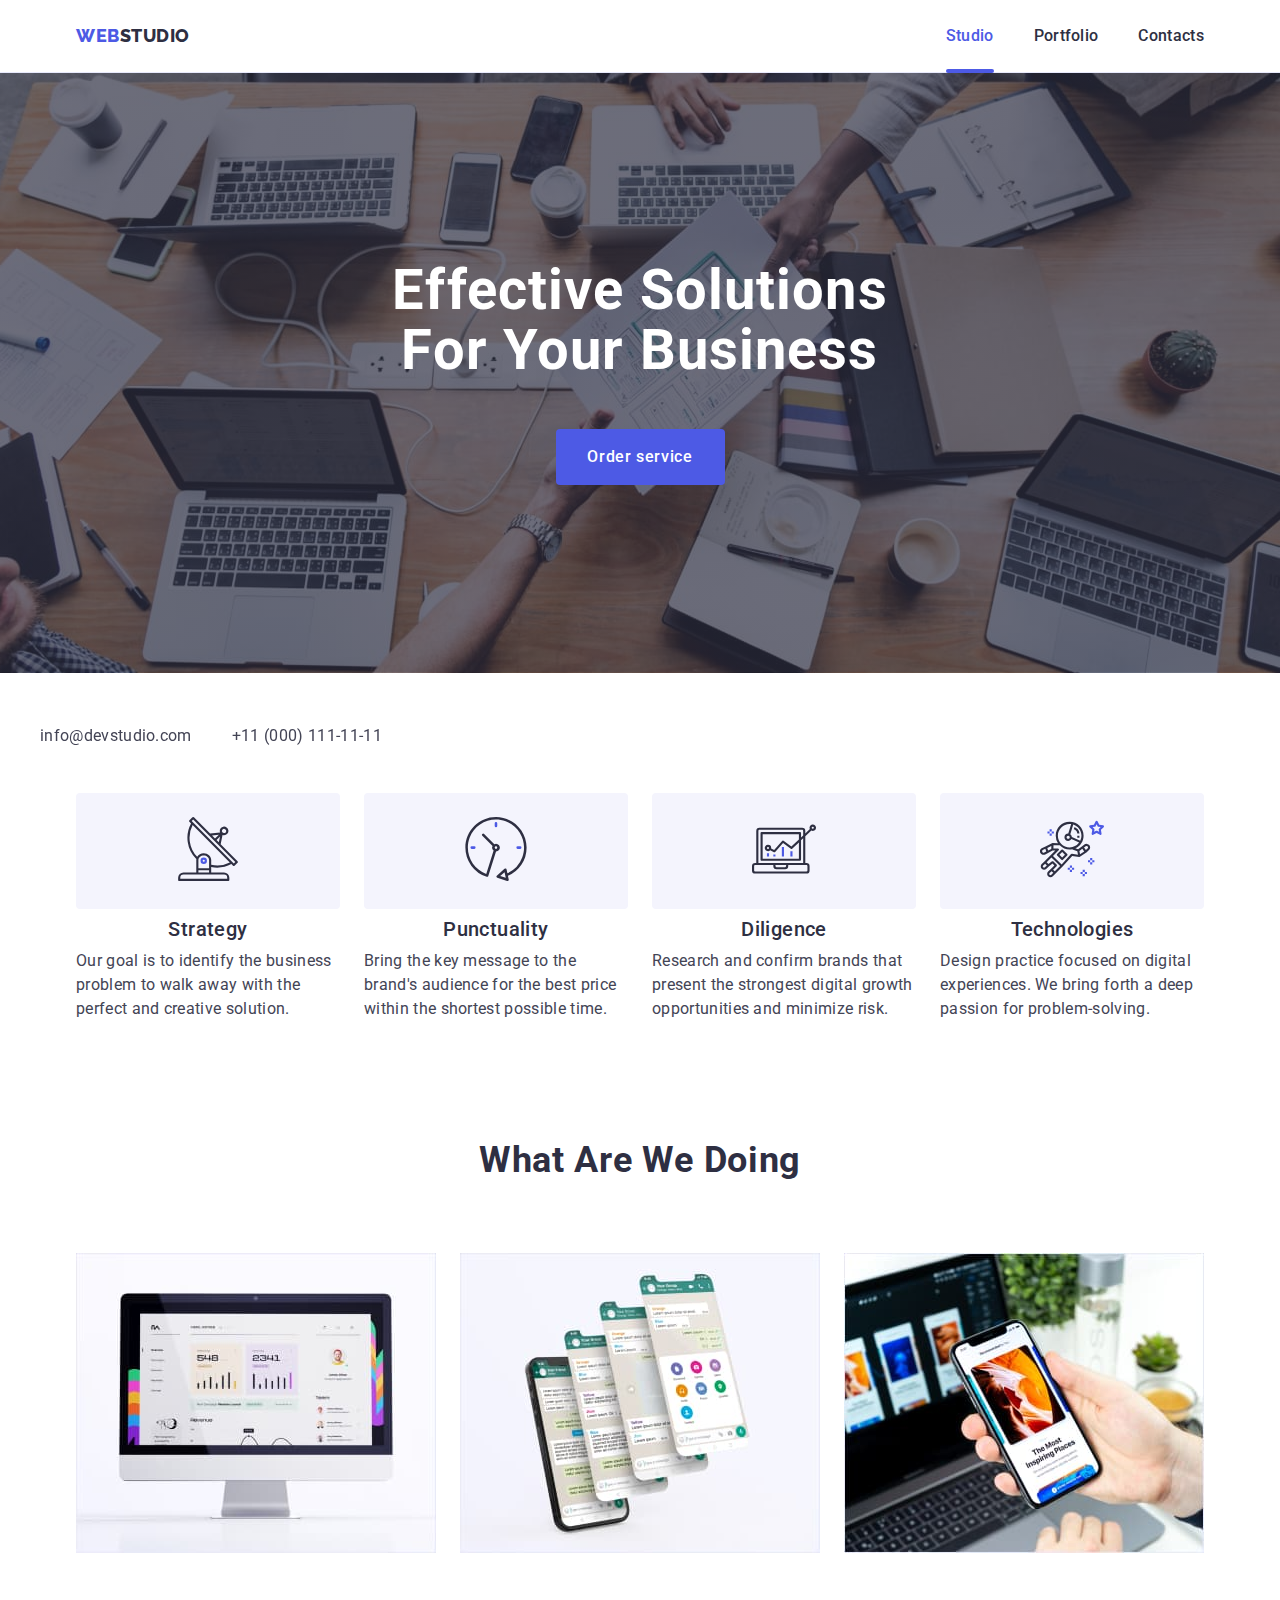
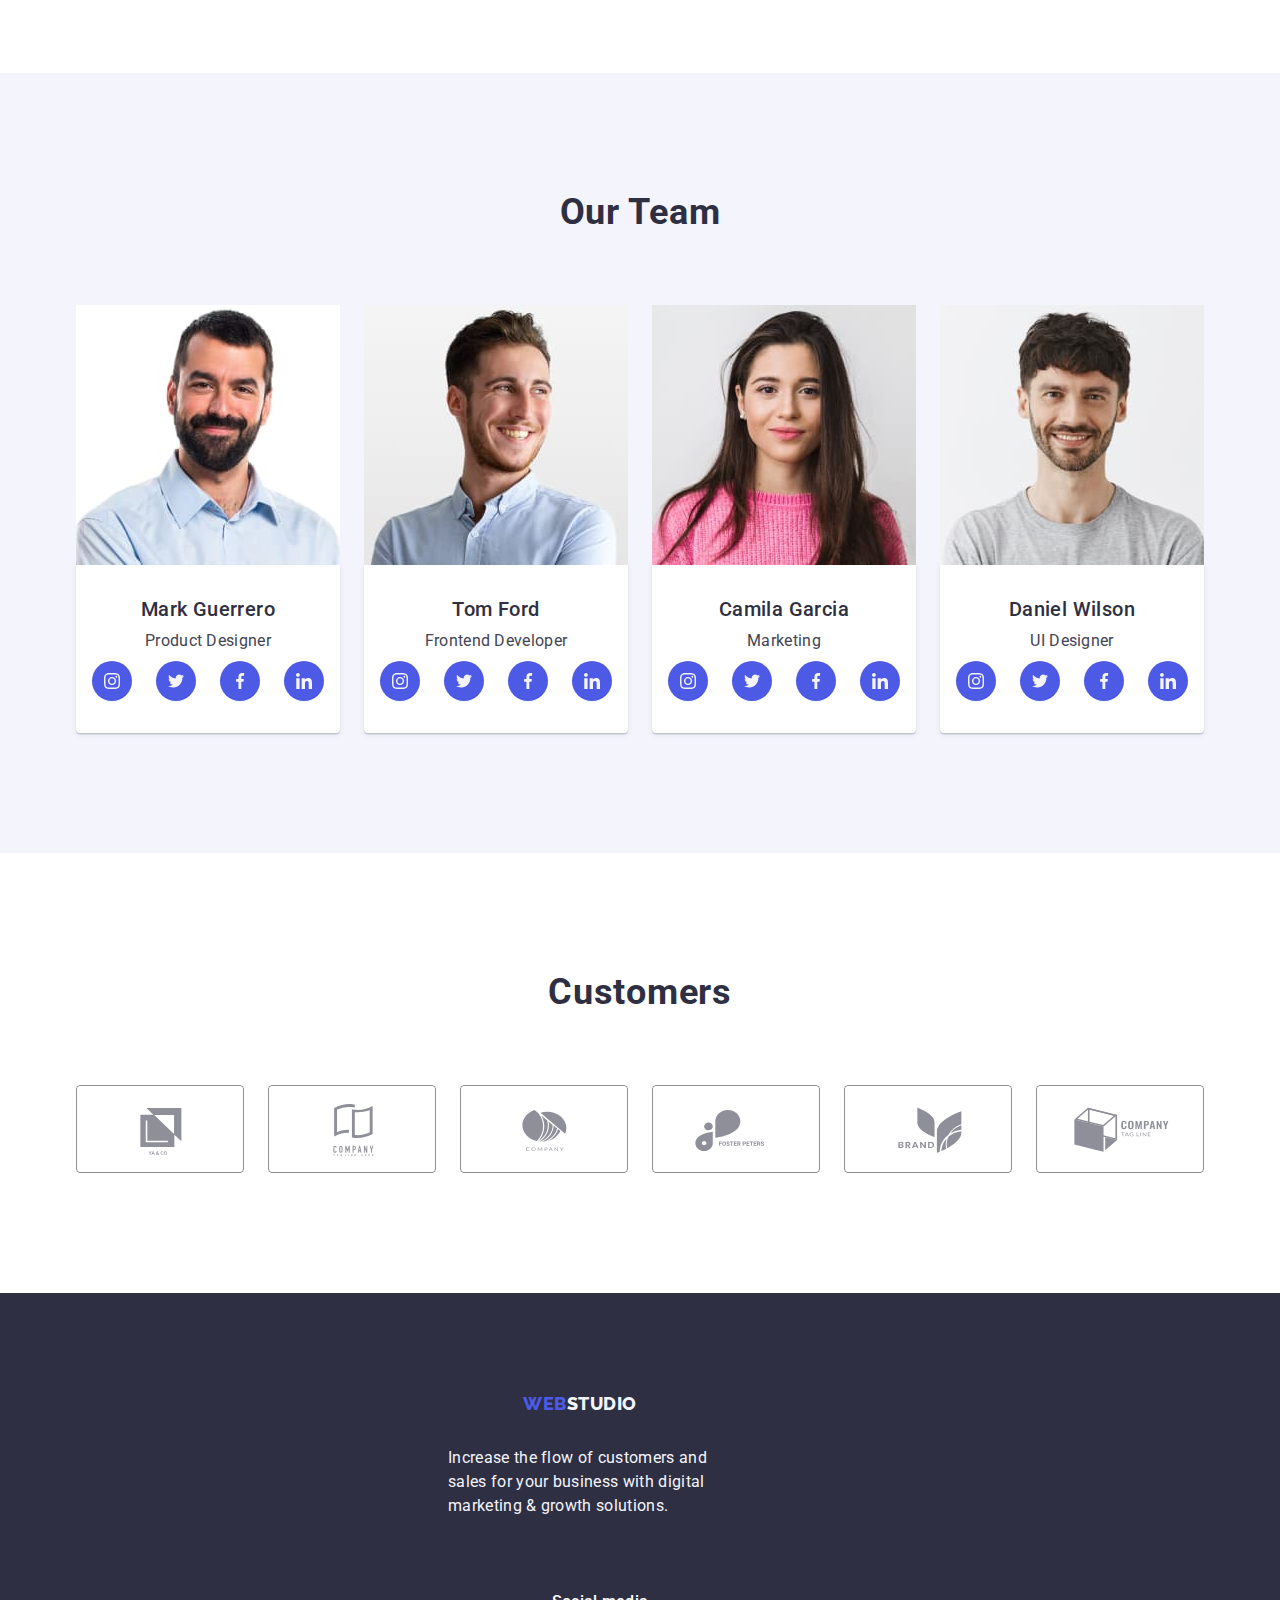
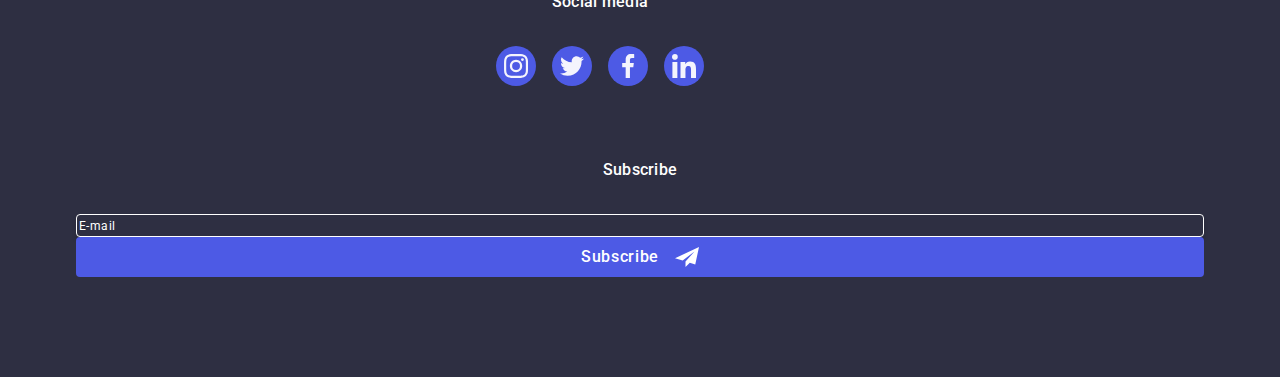
==== commit 32ac8f51: "menu finished" ====
--- a/index.html
+++ b/index.html
@@ -66,20 +66,20 @@
                 <ul class="address-list">
                   <li>
                     <a
-                      class="text-contacts"
+                      class="text-contacts tel"
+                      href="tel:+110001111111"
+                      target="_blank"
+                      rel="noreferrer noopener"
+                      >+11 (000) 111-11-11</a
+                    >
+                  </li>
+                  <li>
+                    <a
+                      class="text-contacts mail"
                       href="mailto:info@devstudio.com"
                       target="_blank"
                       rel="noreferrer noopener"
                       >info@devstudio.com</a
-                    >
-                  </li>
-                  <li>
-                    <a
-                      class="text-contacts"
-                      href="tel:+110001111111"
-                      target="_blank"
-                      rel="noreferrer noopener"
-                      >+11 (000) 111-11-11</a
                     >
                   </li>
                 </ul>
--- a/css/styles.css
+++ b/css/styles.css
@@ -169,6 +169,7 @@
 
 .js-menu-container {
   display:none;
+
 }
 .js-menu-container.is-open {
   display:flex;
@@ -182,6 +183,7 @@
 .wrapper-menu {
   position: fixed;
   inset-block-end: 40px;
+  inset-inline-start: 40px;
 }
 
 .wrapper-menu > ul {
@@ -194,6 +196,8 @@
 .div-menu {
   display: flex;
   flex-direction: column;
+  position: absolute;
+  inset: 80px auto auto 40px;
   
 }
 
@@ -228,40 +232,33 @@
  font-family: Raleway;
  font-size: 18px;
  font-weight: 800;
- line-height: 1.17;
+ line-height: tive1.17;
  letter-spacing: 0.54px;
  text-transform: uppercase;
 }
 
 .nav-menu {
  color: var(--color-heading-primary);
- font-size: 16px;
- font-weight: 500;
- line-height: 1.5;
- letter-spacing: 0.32px;
+ font-size: 36px;
+ font-weight: 700;
+ line-height: 1.11;
+ letter-spacing: 0.72px;
  text-decoration: none;
  display: flex;
+ flex-direction: column;
+ padding: 0;
+ margin: 0;
  gap: 40px;
- padding: 24px 0;
- margin: 0;
-}
+}
+
 
 .nav-menu-active {
   position: relative;
   color: var(--color-contrast-dark);
-  padding: 24px 0;
   text-decoration: none;
 }
 
-.nav-menu-active::after {
-  content:"";
-  position: absolute;
-  background: var(--color-contrast-dark);
-  width: 100%;
-  height: 4px;
-  border-radius: 2px;
-  inset: 100% 0;
-}
+
 
 .nav-menu-item:hover,
 .nav-menu-item:focus {
@@ -272,14 +269,33 @@
 
 .nav-menu-item {
  color: var(--color-heading-primary);
- padding: 24px 0;
  text-decoration: none;
 }
 
 .address-list {
   display: flex;
   flex-direction: column;
+  padding-left: 0;
+  margin-top: auto;
+  position: fixed;
+  inset-inline-start: 40px;
+  inset-block-end: 128px;
+  gap: 40px;
  }
+
+.text-contacts.tel {
+  font-size: 36px;
+  font-weight: 700;
+  line-height: 1.11;
+  letter-spacing: 0.72px;
+}
+
+.text-contacts.mail {
+  font-size: 20px;
+  font-weight: 500;
+  line-height: 1.2;
+  letter-spacing: 0.4px;
+}
 
 .text-contacts {
   color: var(--color-font-main);
@@ -991,9 +1007,10 @@
 
    .address-list {
     gap: 12px;
+    margin-bottom: auto;
    }
    .logo {
-    margin: 24px 120px 24px 16px;
+    margin: 24px 0;
    }
 
    .nav-menu {
@@ -1023,6 +1040,38 @@
    .customers-list {
     column-gap: 24px;
     row-gap: 72px;
+  }
+
+  .hamburger {
+    display: none;
+  }
+
+  .not-hamburger {
+    display: flex;
+  }
+
+  .nav-menu {
+    font-size: 16px;
+    font-weight: 500;
+    line-height: 1.5;
+    letter-spacing: 0.32px;
+    flex-direction: row;
+    gap: 40px;
+    padding: 24px 0;
+    margin: 0;
+   }
+
+   .nav-menu-active::after {
+    content:"";
+    position: absolute;
+    background: var(--color-contrast-dark);
+    width: 100%;
+    height: 4px;
+    border-radius: 2px;
+    inset: 100% 0;
+  }
+  .nav-menu-active {
+    padding: 24px 0;
   }
 }
 
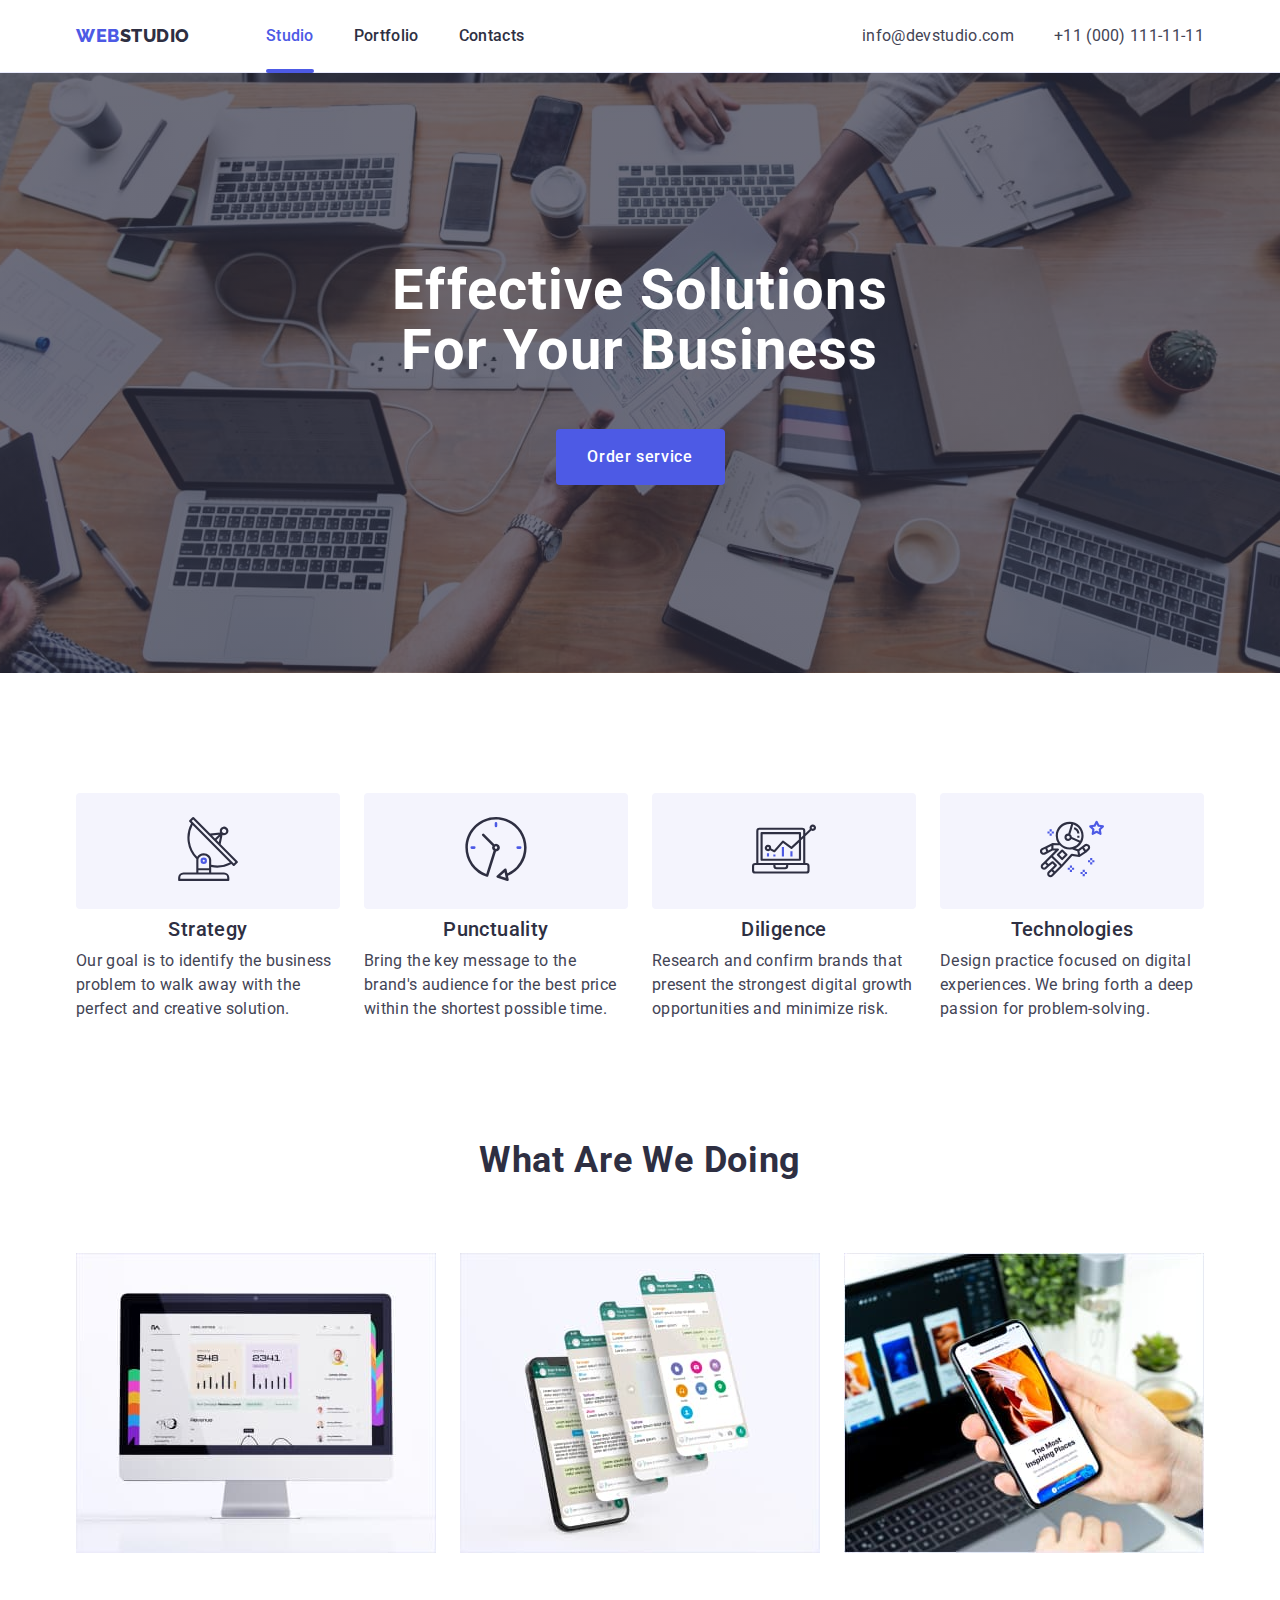
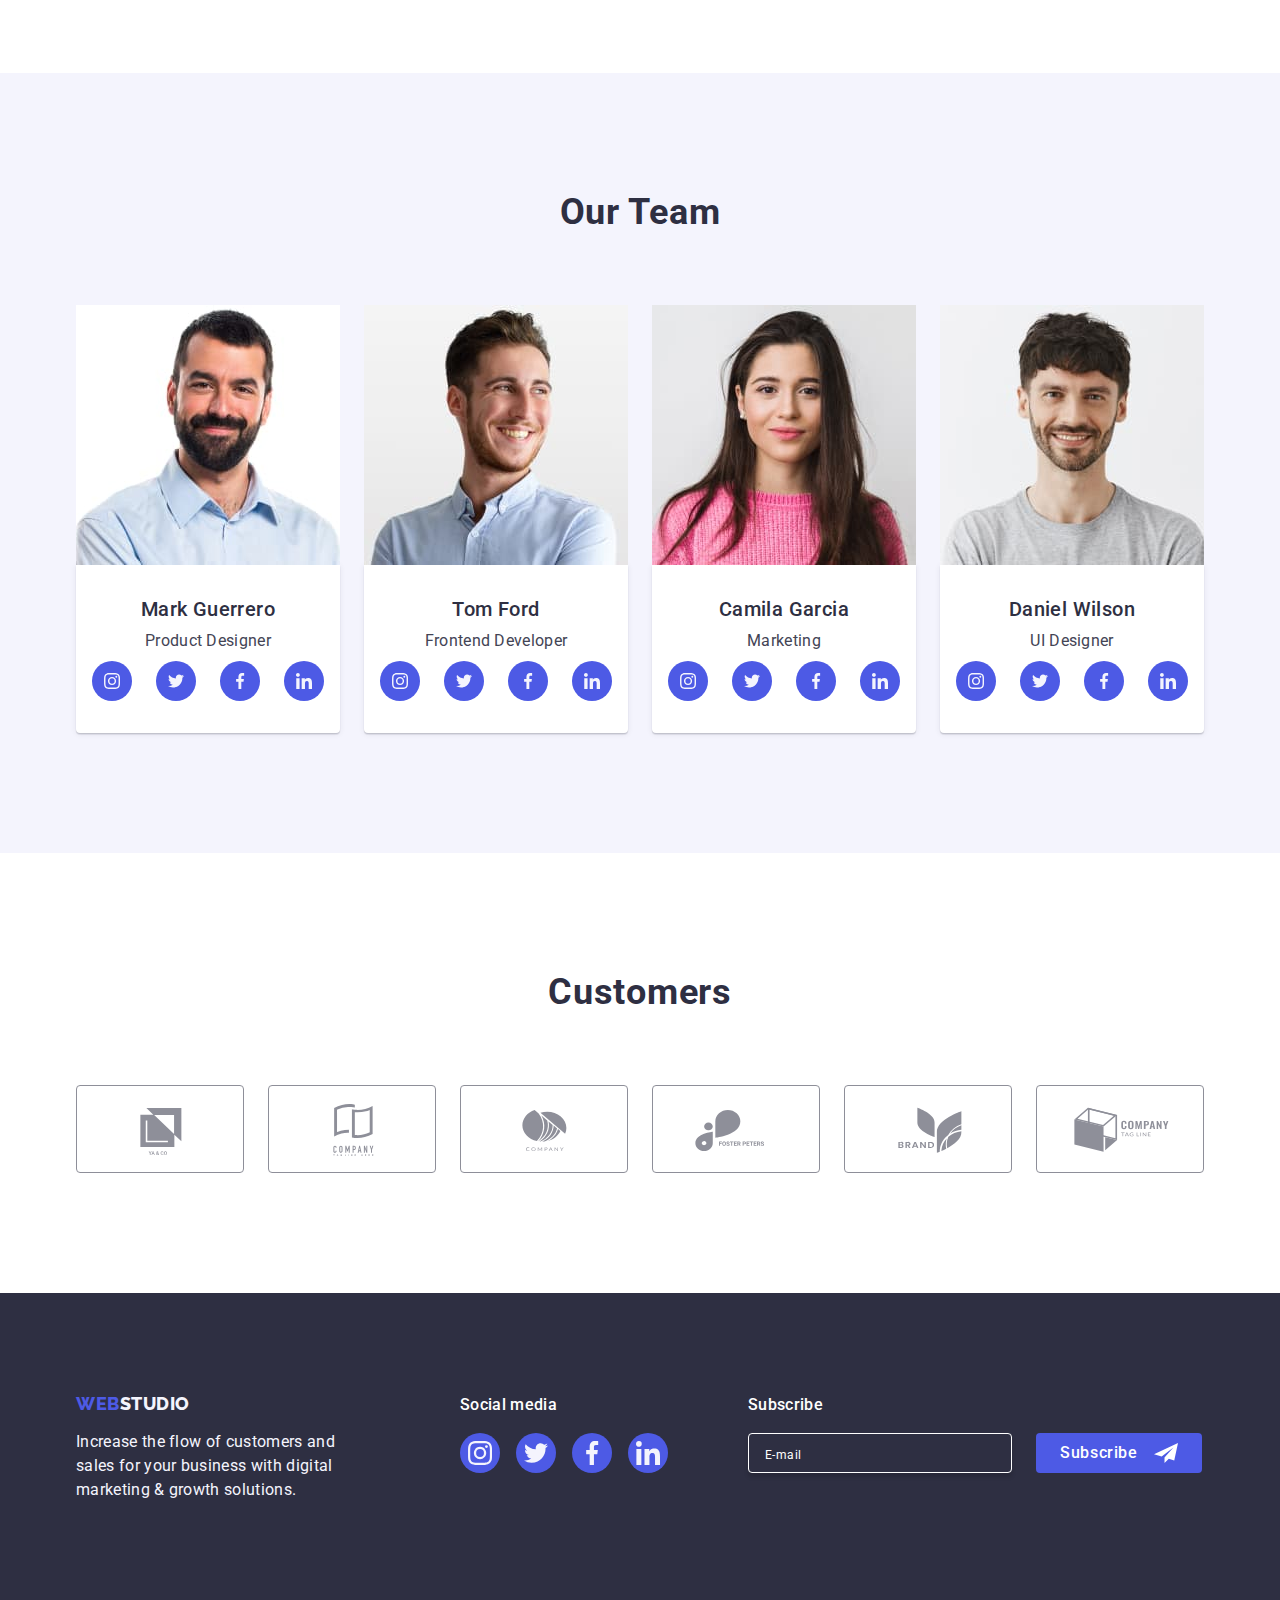
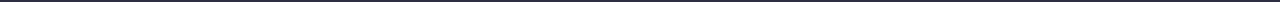
==== commit d00ada94: "almost done" ====
--- a/index.html
+++ b/index.html
@@ -117,7 +117,6 @@
                 </ul>
               </div>
             </div>
-        
           </div>
           <div class="not-hamburger">
             <ul class="nav-menu">
--- a/css/styles.css
+++ b/css/styles.css
@@ -106,7 +106,8 @@
 
 .container {
  display: flex;
- width: 428px;
+ min-width: 320px;
+ max-width: 480px;
  padding: 0 16px;
  margin: 0 auto;
  justify-content: space-between;
@@ -129,24 +130,34 @@
  flex-direction: column;
  margin: 0;
  margin: auto;
+ 
 }
 
 .column-container-footer-omega {
   flex-direction: column;
   display: flex;
   align-items: center;
+  width: 100vw;
+  min-width: 320px;
+  max-width: 480px;
 }
 
 .column-container-footer-alfa {
   flex-direction: column;
   display: flex;
   align-items: center;
+  width: 100vw;
+  min-width: 320px;
+  max-width: 480px;
 }
 
 .column-container-footer-beta {
   flex-direction: column;
   display: flex;
   align-items: center;
+  width: 100vw;
+  min-width: 320px;
+  max-width: 480px;
 }
 
 .header-border {
@@ -165,6 +176,10 @@
 }
 .not-hamburger {
   display: none;
+  width: 100vw;
+  justify-content: flex-end;
+  gap: 120px;
+  align-items: center
 }
 
 .js-menu-container {
@@ -175,29 +190,29 @@
   display:flex;
   background-color: var(--color-contrast-brighter);
   position: fixed;
-  width: 100%;
-  height: 100%;
+  width: 100vw;
+  height: 100vh;
   inset: 0;
 }
 
 .wrapper-menu {
   position: fixed;
-  inset-block-end: 40px;
-  inset-inline-start: 40px;
+  inset-block-end: 4vh;
 }
 
 .wrapper-menu > ul {
   padding-left: 0;
   display:flex;
   margin: 0;
-  gap: 56px;
+  justify-content:space-between;
+  width: 86vw;
 }
 
 .div-menu {
   display: flex;
   flex-direction: column;
   position: absolute;
-  inset: 80px auto auto 40px;
+  inset: 10vh auto auto 7vw;
   
 }
 
@@ -278,9 +293,8 @@
   padding-left: 0;
   margin-top: auto;
   position: fixed;
-  inset-inline-start: 40px;
-  inset-block-end: 128px;
-  gap: 40px;
+  inset-block-end: 15vh;
+  gap: 5vh;
  }
 
 .text-contacts.tel {
@@ -334,6 +348,8 @@
  background-repeat: no-repeat;
  background-position: center;
  padding: 112px 0;
+ align-items: center;
+ margin-inline: auto;
 }
 
 .icon-wrapper-company-values {
@@ -416,7 +432,8 @@
 .our-team-section {
  background-color: var(--color-contrast-bright);
  padding: 96px 0;
- justify-content: center;
+ align-items: center;
+ margin-inline: auto;
 }
 
 .our-team-list {
@@ -489,6 +506,7 @@
 .footer-section {
  background-color: var(--color-heading-primary);
  padding: 96px 0;
+ margin-inline: auto;
 }
 
 .logo-footer  {
@@ -586,6 +604,7 @@
 
 .customers {
   padding: 120px 0;
+  margin-inline: auto;
 }
 
 .customers-list-element {
@@ -703,9 +722,9 @@
 
 .modal-body {
   position: relative;
-  margin: 80px auto auto;
-  width: 408px;
-  height: 584px;
+  margin: 5vh auto auto;
+  width: 90vw;
+  height: 90vh;
   transition: scale 250ms cubic-bezier(0.4, 0, 0.2, 1);
   flex-shrink: 0;
   border-radius: 4px;
@@ -797,16 +816,21 @@
   border-radius: 4px;
   border: 1px solid var(--color-contrast-brighter);
   box-shadow: 0px 4px 4px 0px rgba(0, 0, 0, 0.15);
-  width: 100%;
+  width: 90vw;
+  height: 40px;
+  margin-block-end: 16px;
   flex-shrink: 0;
   background-color: var(--color-heading-primary);
-
+  opacity: 0.3;
+  padding-inline-start: 16px;
+  min-width: 310px;
+  max-width: 398px;
 }
 
 .wrapper-footer-alt {
   display:flex;
   flex-direction: column;
-  WIDTH: 100%;
+  align-items: center;
 }
 
 .wrapper-footer-alt > input::placeholder {
@@ -828,10 +852,9 @@
 }
 
 .modal-container {
-  width: 360px;
   height: 408px;
   position: absolute;
-  inset: 72px 24px auto;
+  inset: 72px 16px auto;
 }
 
 .modal-form-description {
@@ -842,16 +865,17 @@
   line-height: 1.5;
   letter-spacing: 0.32px;
   margin-bottom: 16px;
+  width: 80vw;
 }
 
 .form-modal {
-  gap: 8px;
-  width: 100%;
+  gap: 5vh;
+  width: 80vw;
 }
 
 .form-label {
   color: var(--color-border-dark);
-  font-size: 12px;
+  font-size: 8px;
   font-weight: 400;
   line-height: 1.17;
   letter-spacing: 0.48px;
@@ -937,6 +961,7 @@
  margin: 8px 0 24px;
  align-items: center;
  position:relative;
+ width: 80vw;
 }
 
 
@@ -967,13 +992,37 @@
 
 
 @media screen and (min-width: 768px){
+
+  .form-label {
+    font-size: 12px;
+  }
+
+  .tc-checkbox {
+    width: unset;
+  }
+
+  .modal-form-description {
+    width: unset;
+  }
+  .form-modal {
+    gap: 8px;
+    width: 100%;
+  }
   .container {
     width: 768px;
     padding: 0 16px;
+    max-width: unset;
+    min-width: unset;
    }
    .container-footer {
+    width: 552px;
+    flex-direction: row;
+    justify-content: unset;
+    gap: 72px 24px;
+   }
+
+   .h1-section {
     width: 768px;
-    padding: 0 16px;
    }
 
    .text-h1-first {
@@ -1008,6 +1057,7 @@
    .address-list {
     gap: 12px;
     margin-bottom: auto;
+    position:static;
    }
    .logo {
     margin: 24px 0;
@@ -1073,6 +1123,53 @@
   .nav-menu-active {
     padding: 24px 0;
   }
+
+  .modal-container {
+    inset: 72px 24px auto;
+  }
+
+  .modal-body {
+    margin: 80px auto auto;
+    width: 408px;
+    height: 584px;
+  }
+
+  .our-team-section {
+    width: 768px;
+  }
+
+  .footer-section {
+    width: 768px;
+  }
+
+  .column-container-footer-alfa,
+  .column-container-footer-beta,
+  .column-container-footer-omega { 
+    align-items: flex-start;
+    width: unset;
+    min-width: unset;
+    max-width: unset;
+  }
+  
+  .wrapper-footer-alt {
+    flex-direction: row;
+
+  }
+  .wrapper-footer-alt > input {
+    margin-block-end: unset;
+    width: 264px;
+    margin-inline-end: 24px;
+    min-width: unset;
+    max-width: unset;
+  }
+  .company-values {
+    width: 768px;
+    margin-inline: auto;
+  }
+  .customers {
+    margin-inline: auto;
+    width: 768px;
+  }
 }
 
 @media screen and (min-width: 1200px){
@@ -1081,14 +1178,17 @@
     padding: 0 15px;
    }
    
-   .container-footer {
+  .container-footer {
     width: 1158px;
     padding: 0 15px;
+    flex-wrap: nowrap;
+    gap: 0;
    }
 
    .h1-section {
    padding: 188px 0;
    justify-content: center;
+   width: unset
    }
 
    .text-h1-first {
@@ -1097,6 +1197,7 @@
 
    .company-values {
     padding: 120px 0;
+    width: unset;
    }
    .company-values-list {
     gap: 24px;
@@ -1143,6 +1244,8 @@
 
    .our-team-section {
     padding: 120px 0;
+    justify-content: center;
+    width: unset;
    }
    .our-team-list {
     gap: 24px;
@@ -1154,23 +1257,34 @@
 
   .footer-section {
     padding: 100px 0;
+    width: unset;
    }
 
    .column-container-footer-omega {
-    flex-direction: column;
     margin: 0 120px 0 0;
-    gap: 16px;
   }
   
   .column-container-footer-alfa {
-    flex-direction: column;
     margin: 0 80px 0 0;
-    gap: 16px;
   }
   
   .column-container-footer-beta {
-    flex-direction: column;
     margin: 0;
-    gap: 16px;
+  }
+  .not-hamburger {
+    justify-content: space-between;
+  }
+  .customers {
+    width: unset;
+  }
+
+  .wrapper-footer-alt > input {
+    opacity: 1;
+  }
+}
+
+@media screen and (max-width: 320px) {
+  body {
+    overflow-x: scroll;
   }
 }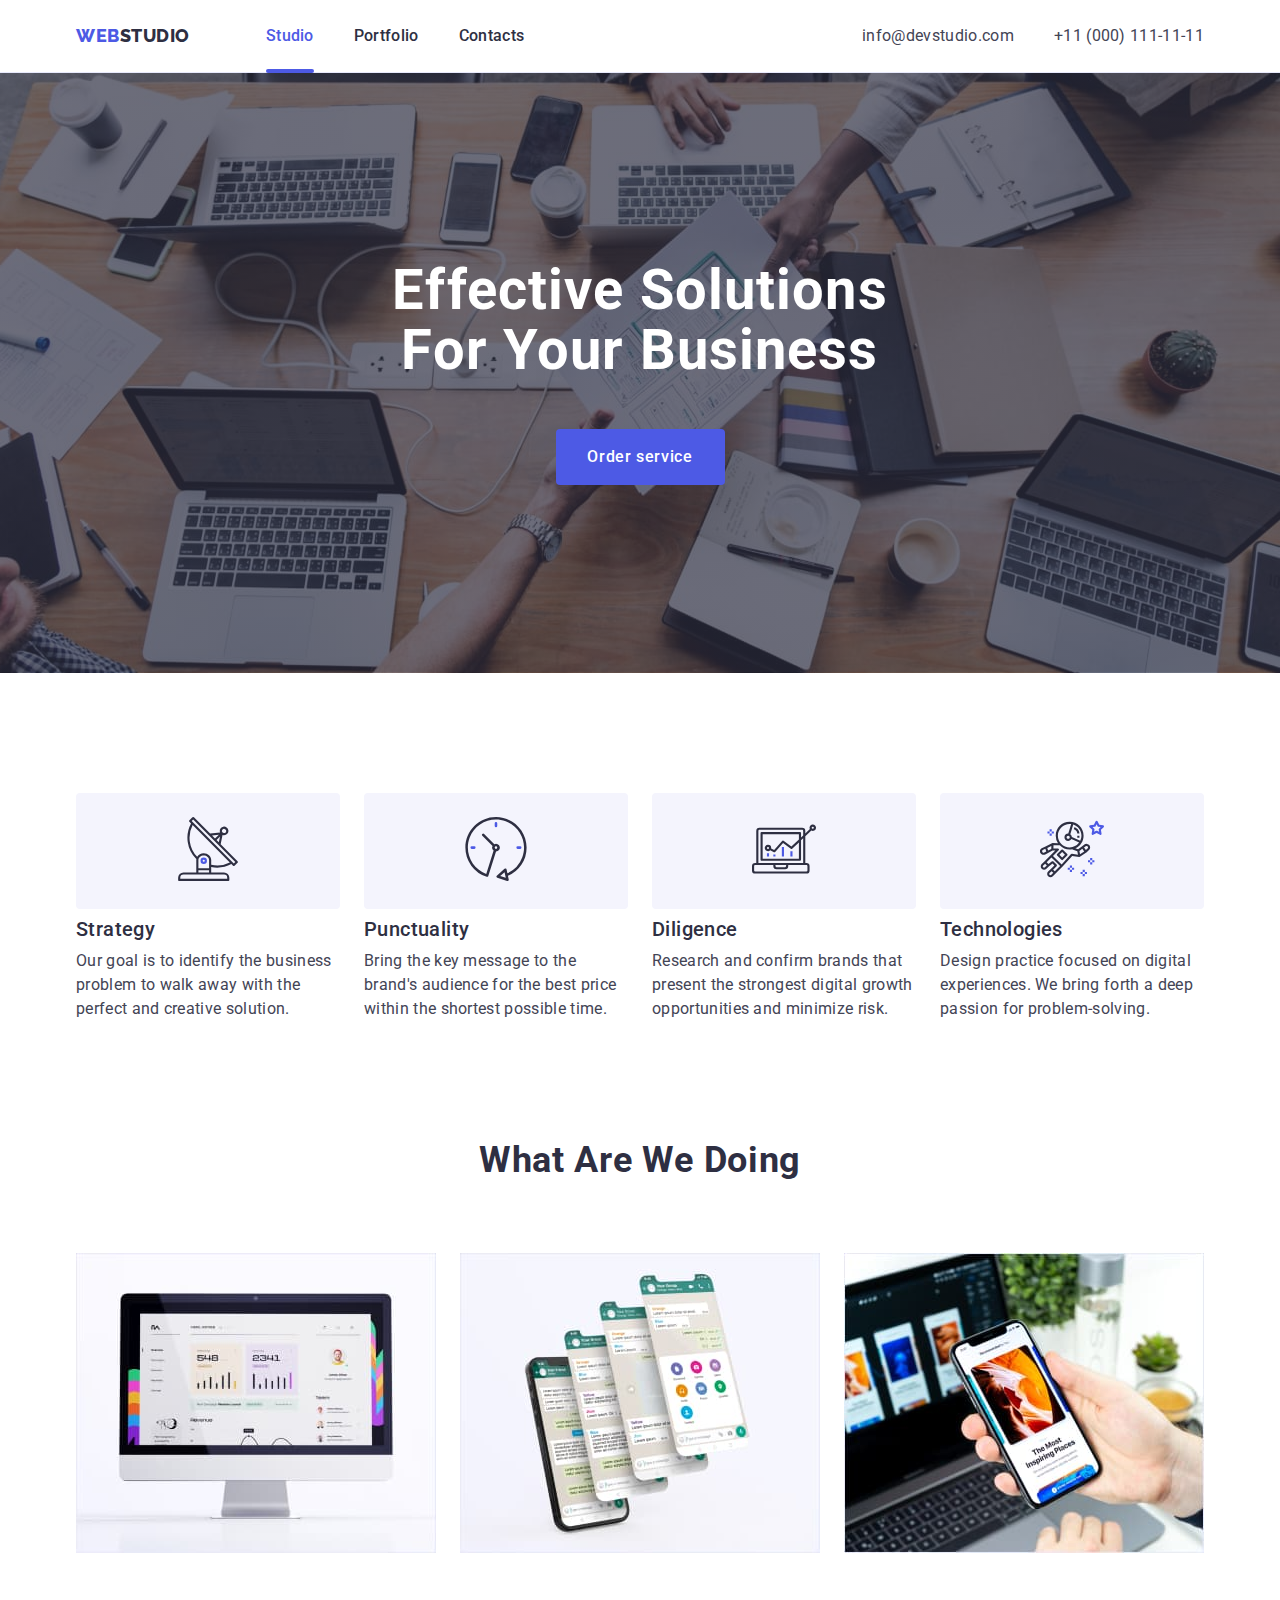
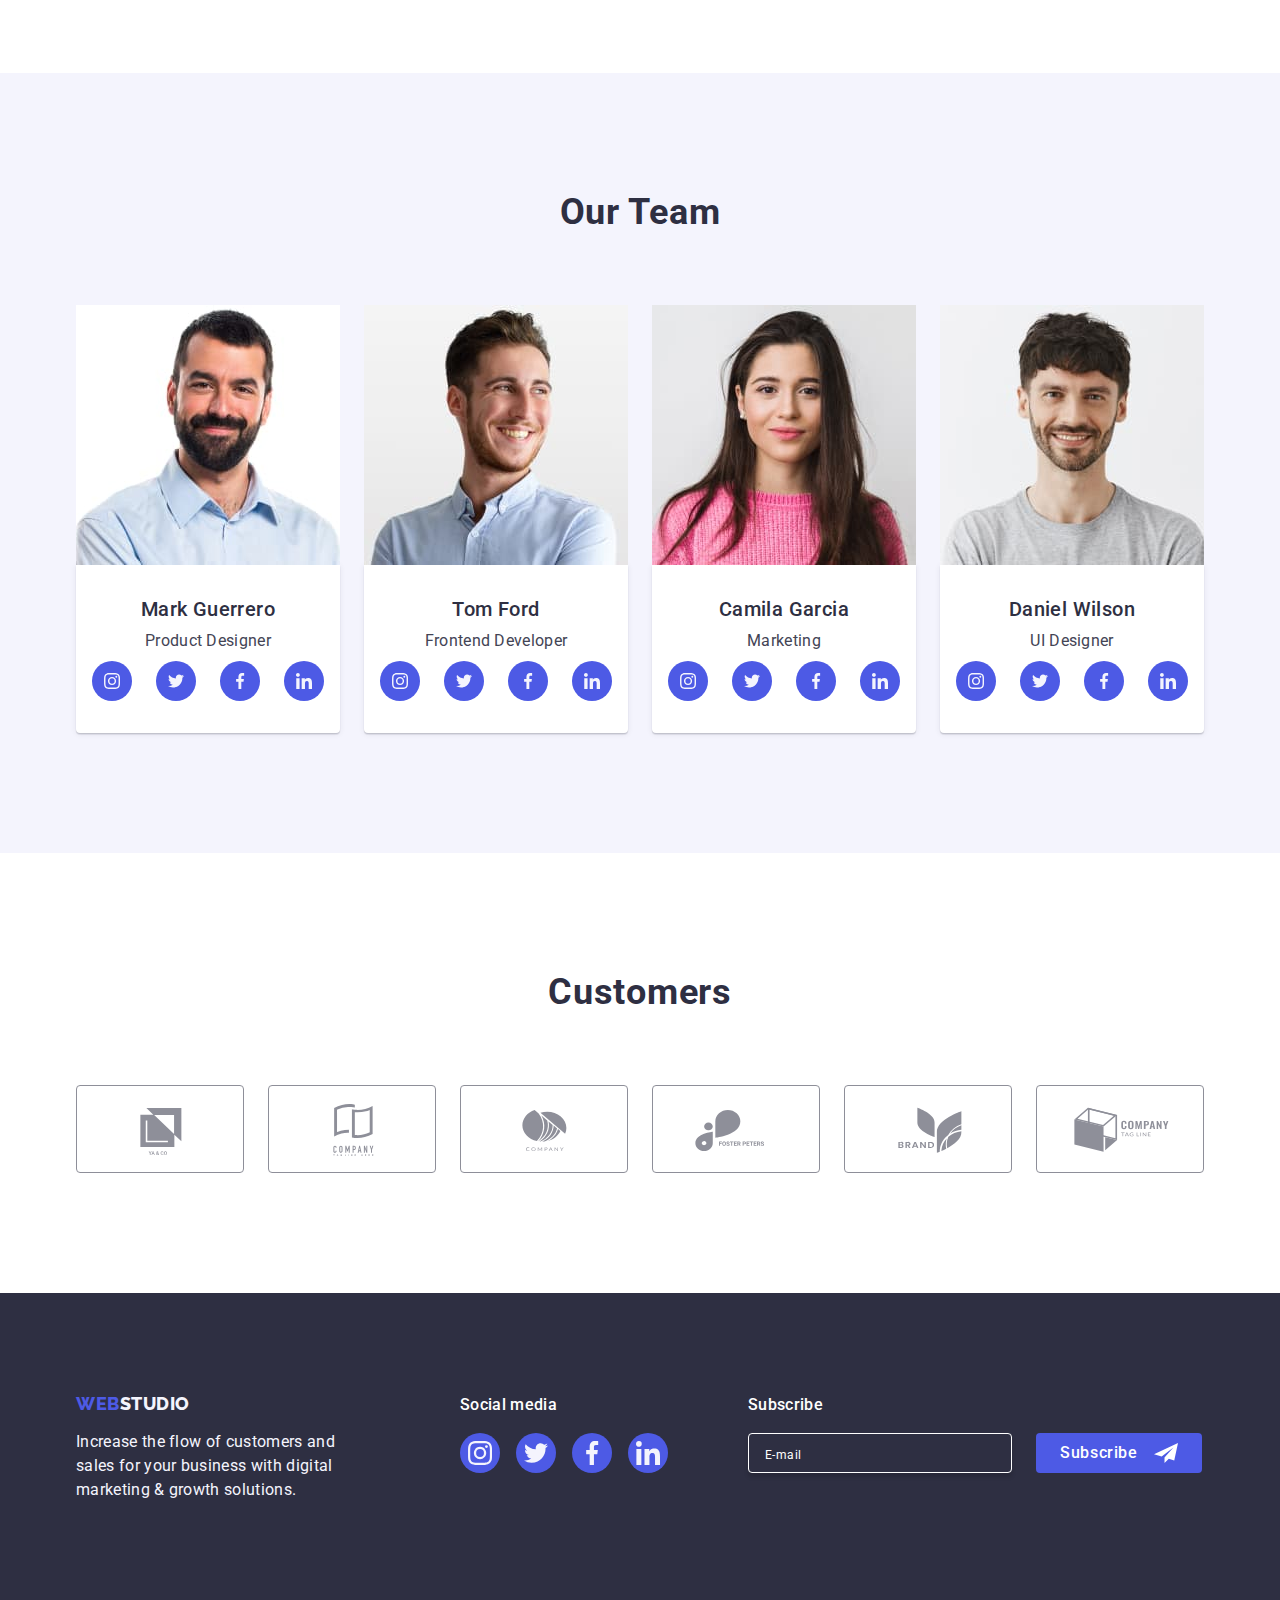
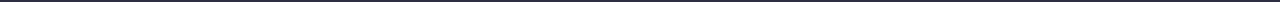
==== commit 0976e242: "first full version" ====
--- a/index.html
+++ b/index.html
@@ -338,6 +338,7 @@
               <li class="company-activities-element">
                 <img
                   src="images/hw-01/laptop.jpg"
+                  srcset="images/hw-01/laptop@2x.jpg 2x"
                   alt="monitor with active webpage"
                   width="360"
                   height="300"
@@ -346,6 +347,7 @@
               <li class="company-activities-element">
                 <img
                   src="images/hw-01/jumpingscreen.jpg"
+                  srcset="images/hw-01/jumpingscreen@2x.jpg 2x"
                   alt="three screens with opened whatsapp jumping out of smartphone"
                   width="360"
                   height="300"
@@ -354,6 +356,7 @@
               <li class="company-activities-element">
                 <img
                   src="images/hw-01/smartphonehand.jpg"
+                  srcset="images/hw-01/smartphonehand@2x.jpg 2x"
                   alt="hand holding smathphone with opened article against the background of laptop, bottle of water, plants and cup of coffee"
                   width="360"
                   height="300"
@@ -371,6 +374,7 @@
               <li class="our-team-list-element">
                 <img
                   src="images/hw-01/beardedman.jpg"
+                  srcset="images/hw-01/beardedman@2x.jpg 2x"
                   alt="elegant smiling bearded brunette man"
                   width="264"
                   height="260"
@@ -405,6 +409,7 @@
               <li class="our-team-list-element">
                 <img
                   src="images/hw-01/smiley.jpg"
+                  srcset="images/hw-01/smiley@2x.jpg 2x"
                   alt="happy elegant young man looking left"
                   width="264"
                   height="260"
@@ -439,6 +444,7 @@
               <li class="our-team-list-element">
                 <img
                   src="images/hw-01/pinkgirl.jpg"
+                  srcset="images/hw-01/pinkgirl@2x.jpg 2x"
                   alt="smiling young girl with long brown hair wearing pink sweater"
                   width="264"
                   height="260"
@@ -473,6 +479,7 @@
               <li class="our-team-list-element">
                 <img
                   src="images/hw-01/beardedboy.jpg"
+                  srcset="images/hw-01/beardedboy@2x.jpg 2x"
                   alt="happy casually dressed young brunette bearded man"
                   width="264"
                   height="260"
--- a/css/styles.css
+++ b/css/styles.css
@@ -6,6 +6,8 @@
 
 img {
  display: block;
+ height: auto;
+ width: 100%;
 }
 
 p {
@@ -350,6 +352,7 @@
  padding: 112px 0;
  align-items: center;
  margin-inline: auto;
+ background-size: cover;
 }
 
 .icon-wrapper-company-values {
@@ -722,7 +725,7 @@
 
 .modal-body {
   position: relative;
-  margin: 5vh auto auto;
+  margin: 10vh auto auto;
   width: 90vw;
   height: 90vh;
   transition: scale 250ms cubic-bezier(0.4, 0, 0.2, 1);
@@ -731,6 +734,8 @@
   background: var(--color-modal-window);
   box-shadow: 0px 2px 1px 0px rgba(0, 0, 0, 0.20), 0px 1px 3px 0px rgba(0, 0, 0, 0.12), 0px 1px 1px 0px rgba(0, 0, 0, 0.14);
   cursor: auto;
+  max-width: 408px;
+  max-height: 584px;
 }
 
 .modal-button {
@@ -865,12 +870,12 @@
   line-height: 1.5;
   letter-spacing: 0.32px;
   margin-bottom: 16px;
-  width: 80vw;
+  width: 100%;
 }
 
 .form-modal {
   gap: 5vh;
-  width: 80vw;
+  width: 100%;
 }
 
 .form-label {
@@ -1006,7 +1011,6 @@
   }
   .form-modal {
     gap: 8px;
-    width: 100%;
   }
   .container {
     width: 768px;
@@ -1022,7 +1026,7 @@
    }
 
    .h1-section {
-    width: 768px;
+    width: 100%;
    }
 
    .text-h1-first {
@@ -1075,12 +1079,7 @@
     margin-right: 122px;
    }
    .text-h3 {
-    color: var(--color-heading-primary);
-    font-size: 20px;
-    font-weight: 500;
-    line-height: 1.2;
-    letter-spacing: 0.4px;
-    margin: 0 0 8px;
+    text-align: start;
    }
    .our-team-list {
     column-gap: 24px;
@@ -1135,11 +1134,11 @@
   }
 
   .our-team-section {
-    width: 768px;
+    width: 100%;
   }
 
   .footer-section {
-    width: 768px;
+    width: 100%;
   }
 
   .column-container-footer-alfa,
@@ -1190,6 +1189,12 @@
    justify-content: center;
    width: unset
    }
+   .text-h3 {
+    font-size: 20px;
+    font-weight: 500;
+    line-height: 1.2;
+    letter-spacing: 0.4px;
+   }
 
    .text-h1-first {
     margin: 0 0 48px;
@@ -1287,4 +1292,13 @@
   body {
     overflow-x: scroll;
   }
+}
+
+@media (min-device-pixel-ratio: 2),
+(-webkit-min-device-pixel-ratio: 2),
+(min-resolution: 192dpi),
+(min-resolution: 2dppx) {
+  .h1-section {
+    background-image: linear-gradient(rgba(46, 47, 66, 0.70), rgba(46, 47, 66, 0.70)), url(../images/people-office@2x.jpg);
+  }
 }